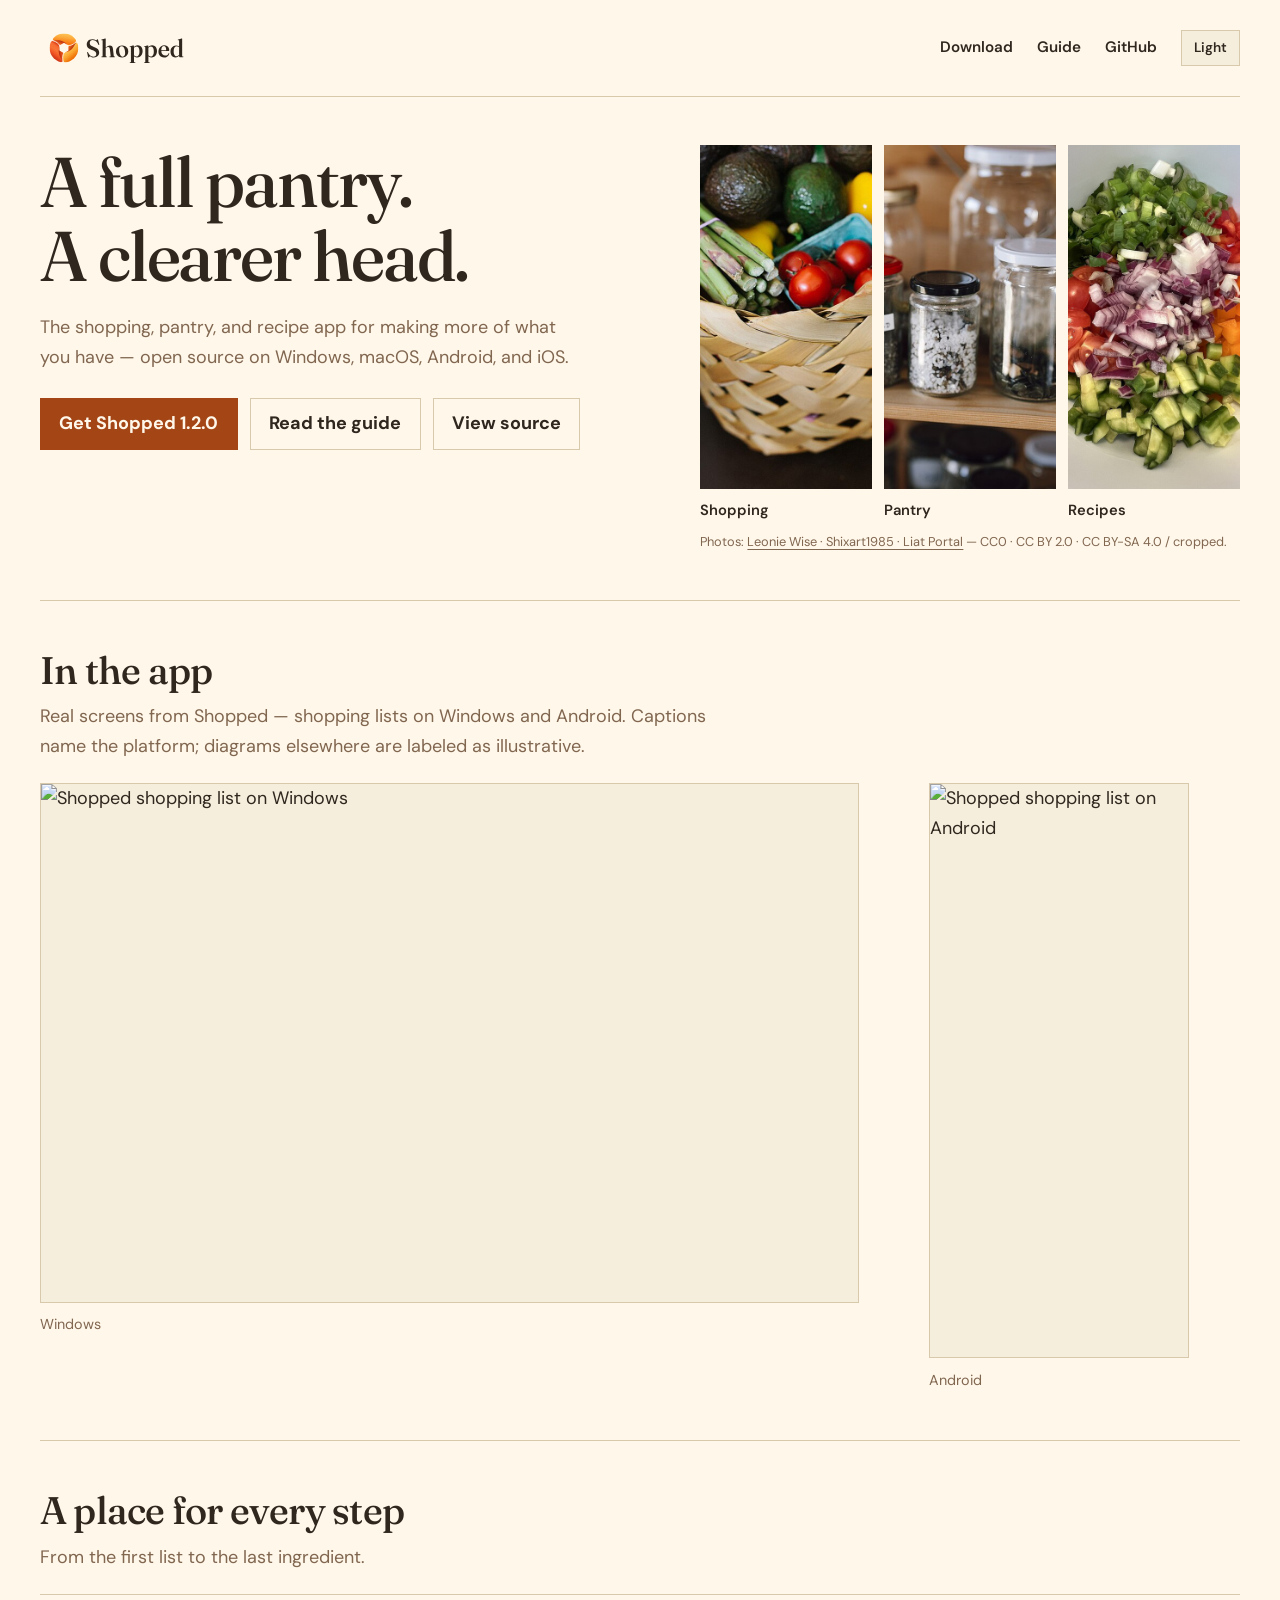
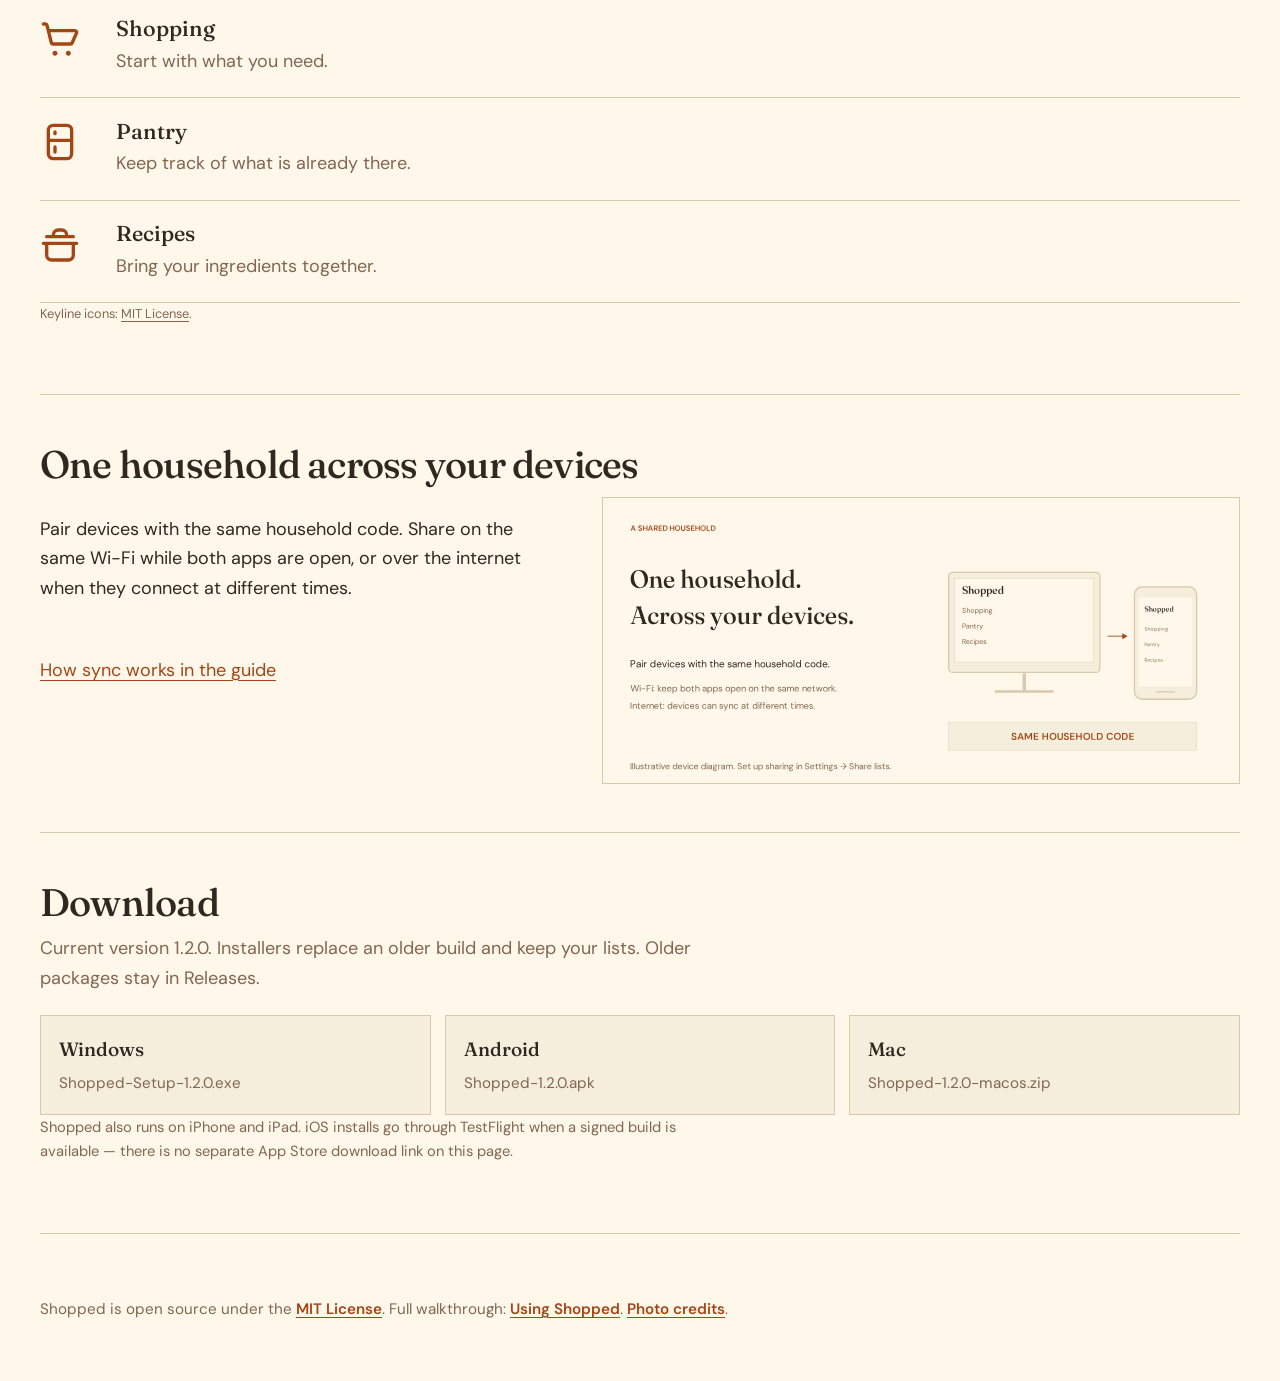
==== docs/index.html @ 08f7909b "Release 1.2.0." ====
<!DOCTYPE html>
<html lang="en">
  <head>
    <meta charset="utf-8" />
    <meta name="viewport" content="width=device-width, initial-scale=1" />
    <title>Shopped — A full pantry. A clearer head.</title>
    <meta
      name="description"
      content="Shopped is an open source shopping, pantry, and recipe app for Windows, macOS, Android, and iOS."
    />
    <meta property="og:title" content="Shopped" />
    <meta
      property="og:description"
      content="A full pantry. A clearer head. Shopping, pantry, and recipes for one household."
    />
    <meta
      property="og:image"
      content="https://nuclearfessel.github.io/Shopped/assets/brand/Graphics/social-card-light.png"
    />
    <meta property="og:image:width" content="1200" />
    <meta property="og:image:height" content="630" />
    <link
      rel="icon"
      href="assets/brand/Brand/logo-color.png"
      type="image/png"
    />
    <link rel="stylesheet" href="assets/brand/Web/brand.css" />
    <link rel="stylesheet" href="site.css" />
    <script src="theme.js"></script>
  </head>
  <body class="brand-site" id="top">
    <a class="skip-link" href="#main">Skip to content</a>
    <div class="site-shell">
      <header class="site-header">
        <a class="site-brand" href="./">
          <img
            src="assets/brand/Brand/shopped-horizontal-light.svg"
            data-theme-src-light="assets/brand/Brand/shopped-horizontal-light.svg"
            data-theme-src-dark="assets/brand/Brand/shopped-horizontal-dark.svg"
            alt="Shopped"
            width="511"
            height="160"
          />
        </a>
        <nav class="site-nav" aria-label="Primary">
          <a href="#download">Download</a>
          <a href="guide.html">Guide</a>
          <a href="https://github.com/nuclearfessel/Shopped">GitHub</a>
          <button type="button" class="theme-toggle" data-theme-toggle>
            <span data-theme-label>Light</span>
          </button>
        </nav>
      </header>

      <main id="main">
        <section class="hero" aria-label="Shopped">
          <div class="hero-copy">
            <h1>A full pantry.<br />A clearer head.</h1>
            <p class="lede">
              The shopping, pantry, and recipe app for making more of what you
              have — open source on Windows, macOS, Android, and iOS.
            </p>
            <div class="cta-row">
              <a class="button button-primary" href="#download">Get Shopped 1.2.0</a>
              <a class="button button-secondary" href="guide.html">Read the guide</a>
              <a
                class="button button-secondary"
                href="https://github.com/nuclearfessel/Shopped"
                >View source</a
              >
            </div>
          </div>
          <div>
            <div class="photo-triptych" role="group" aria-label="Shopping, pantry, and recipes">
              <figure>
                <img
                  src="assets/brand/Photography/shopping-panel.jpg"
                  alt="Hands selecting produce at a grocery store"
                  width="480"
                  height="960"
                />
                <figcaption>Shopping</figcaption>
              </figure>
              <figure>
                <img
                  src="assets/brand/Photography/pantry-panel.jpg"
                  alt="Glass jars and bottles arranged on pantry shelves"
                  width="480"
                  height="960"
                />
                <figcaption>Pantry</figcaption>
              </figure>
              <figure>
                <img
                  src="assets/brand/Photography/recipes-panel.jpg"
                  alt="Chopped vegetables prepared for a salad"
                  width="480"
                  height="960"
                />
                <figcaption>Recipes</figcaption>
              </figure>
            </div>
            <p class="photo-credit">
              Photos:
              <a href="assets/brand/Photography/PHOTO-CREDITS.md"
                >Leonie Wise · Shixart1985 · Liat Portal</a
              >
              — CC0 · CC BY 2.0 · CC BY-SA 4.0 / cropped.
            </p>
          </div>
        </section>

        <section class="section" aria-labelledby="look-heading">
          <h2 id="look-heading">In the app</h2>
          <p>
            Real screens from Shopped — shopping lists on Windows and Android.
            Captions name the platform; diagrams elsewhere are labeled as
            illustrative.
          </p>
          <div class="shots">
            <figure class="shot-frame">
              <img
                src="screenshots/windows.png"
                width="2400"
                height="1520"
                alt="Shopped shopping list on Windows"
              />
              <figcaption>Windows</figcaption>
            </figure>
            <figure class="shot-frame shot-phone">
              <img
                src="screenshots/android.png"
                width="824"
                height="1830"
                alt="Shopped shopping list on Android"
              />
              <figcaption>Android</figcaption>
            </figure>
          </div>
        </section>

        <section class="section" aria-labelledby="areas-heading">
          <h2 id="areas-heading">A place for every step</h2>
          <p>From the first list to the last ingredient.</p>
          <div class="areas">
            <div class="area-row">
              <span
                class="area-icon"
                style="--icon: url('assets/brand/Licenses/keyline-icons/shopping-cart.svg')"
                aria-hidden="true"
              ></span>
              <div>
                <h3>Shopping</h3>
                <p>Start with what you need.</p>
              </div>
            </div>
            <div class="area-row">
              <span
                class="area-icon"
                style="--icon: url('assets/brand/Licenses/keyline-icons/refrigerator.svg')"
                aria-hidden="true"
              ></span>
              <div>
                <h3>Pantry</h3>
                <p>Keep track of what is already there.</p>
              </div>
            </div>
            <div class="area-row">
              <span
                class="area-icon"
                style="--icon: url('assets/brand/Licenses/keyline-icons/cooking-pot.svg')"
                aria-hidden="true"
              ></span>
              <div>
                <h3>Recipes</h3>
                <p>Bring your ingredients together.</p>
              </div>
            </div>
          </div>
          <p class="photo-credit">
            Keyline icons:
            <a href="assets/brand/Licenses/keyline-icons/LICENSE.txt">MIT License</a>.
          </p>
        </section>

        <section class="section" aria-labelledby="sharing-heading">
          <h2 id="sharing-heading">One household across your devices</h2>
          <div class="sharing-block">
            <div class="lede-block">
              <p>
                Pair devices with the same household code. Share on the same
                Wi-Fi while both apps are open, or over the internet when they
                connect at different times.
              </p>
              <p>
                <a href="guide.html#sync-between-phone-and-computer"
                  >How sync works in the guide</a
                >
              </p>
            </div>
            <img
              src="assets/brand/Graphics/sharing-light.svg"
              data-theme-src-light="assets/brand/Graphics/sharing-light.svg"
              data-theme-src-dark="assets/brand/Graphics/sharing-dark.svg"
              width="1472"
              height="660"
              alt="Illustrative Shopped desktop and phone sharing diagram. Pair with the same household code; use Wi-Fi or internet sharing."
            />
          </div>
        </section>

        <section class="section" id="download" aria-labelledby="download-heading">
          <h2 id="download-heading">Download</h2>
          <p>
            Current version 1.2.0. Installers replace an older build and keep your
            lists. Older packages stay in Releases.
          </p>
          <div class="downloads">
            <a
              class="download-card"
              href="https://github.com/nuclearfessel/Shopped/releases/download/v1.2.0/Shopped-Setup-1.2.0.exe"
            >
              <strong>Windows</strong>
              <span>Shopped-Setup-1.2.0.exe</span>
            </a>
            <a
              class="download-card"
              href="https://github.com/nuclearfessel/Shopped/releases/download/v1.2.0/Shopped-1.2.0.apk"
            >
              <strong>Android</strong>
              <span>Shopped-1.2.0.apk</span>
            </a>
            <a
              class="download-card"
              href="https://github.com/nuclearfessel/Shopped/releases/download/v1.2.0/Shopped-1.2.0-macos.zip"
            >
              <strong>Mac</strong>
              <span>Shopped-1.2.0-macos.zip</span>
            </a>
          </div>
          <p class="platform-note">
            Shopped also runs on iPhone and iPad. iOS installs go through
            TestFlight when a signed build is available — there is no separate
            App Store download link on this page.
          </p>
        </section>
      </main>

      <footer class="site-footer">
        <p>
          Shopped is open source under the
          <a href="https://github.com/nuclearfessel/Shopped/blob/main/LICENSE"
            >MIT License</a
          >.
          Full walkthrough:
          <a href="guide.html">Using Shopped</a>.
          <a href="assets/brand/Photography/PHOTO-CREDITS.md">Photo credits</a>.
        </p>
      </footer>
    </div>

    <a
      class="back-to-top"
      href="#top"
      id="back-to-top"
      hidden
      aria-label="Back to top"
      >Back to top</a
    >
    <script>
      (function () {
        var button = document.getElementById("back-to-top");

        function syncTop() {
          if (!button) return;
          button.hidden = window.scrollY < 1;
        }

        window.addEventListener("scroll", syncTop, { passive: true });
        syncTop();
      })();
    </script>
  </body>
</html>
---- docs/assets/brand/Web/brand.css ----
@font-face{font-family:"Fraunces";src:url("../Fonts/Fraunces.woff") format("woff");font-weight:100 900;font-style:normal;font-display:swap;}
@font-face{font-family:"DMSans";src:url("../Fonts/DMSans.woff") format("woff");font-weight:100 900;font-style:normal;font-display:swap;}
:root{color-scheme:light;--brand-bg:#FFF8EA;--brand-panel:#F5EEDC;--brand-ink:#30271F;--brand-dim:#816650;--brand-line:#D8C9AC;--brand-accent:#A44516;}
:root[data-theme="light"]{color-scheme:light;--brand-bg:#FFF8EA;--brand-panel:#F5EEDC;--brand-ink:#30271F;--brand-dim:#816650;--brand-line:#D8C9AC;--brand-accent:#A44516;}
:root[data-theme="dark"]{color-scheme:dark;--brand-bg:#172820;--brand-panel:#22382C;--brand-ink:#FFF8EA;--brand-dim:#D3C7AD;--brand-line:#49604E;--brand-accent:#FFA754;}
@media(prefers-color-scheme:light){:root:not([data-theme]){color-scheme:light;--brand-bg:#FFF8EA;--brand-panel:#F5EEDC;--brand-ink:#30271F;--brand-dim:#816650;--brand-line:#D8C9AC;--brand-accent:#A44516;}}
@media(prefers-color-scheme:dark){:root:not([data-theme]){color-scheme:dark;--brand-bg:#172820;--brand-panel:#22382C;--brand-ink:#FFF8EA;--brand-dim:#D3C7AD;--brand-line:#49604E;--brand-accent:#FFA754;}}
.brand-site{margin:0;background:var(--brand-bg);color:var(--brand-ink);font:400 18px/1.65 "DMSans",sans-serif;}
.brand-site h1,.brand-site h2,.brand-site h3{font-family:"Fraunces",serif;line-height:1.12;font-weight:500;text-wrap:balance;}

.brand-site *{box-sizing:border-box}
.brand-site .site-shell{width:min(100% - 48px,1200px);margin-inline:auto}
.brand-site .site-header{display:flex;align-items:center;justify-content:space-between;gap:24px;padding-block:24px;border-bottom:1px solid var(--brand-line)}
.brand-site .site-brand img{display:block;height:48px;width:auto;max-width:100%}
.brand-site .site-nav{display:flex;flex-wrap:wrap;align-items:baseline;gap:24px}
.brand-site a{color:var(--brand-accent);text-underline-offset:.2em}
.brand-site :focus-visible{outline:3px solid var(--brand-accent);outline-offset:4px}
.brand-site .hero{display:grid;grid-template-columns:1fr 1fr;gap:64px;align-items:start;padding-block:64px}
.brand-site h1{font-size:clamp(2.5rem,5vw,5rem);margin:0 0 24px}
.brand-site .photo-triptych{display:grid;grid-template-columns:repeat(3,minmax(0,1fr));gap:12px}
.brand-site figure{margin:0}.brand-site .photo-triptych img{display:block;width:100%;aspect-ratio:1/2;object-fit:cover}
.brand-site figcaption{font-size:.9rem;margin-top:12px}
.brand-site img{max-width:100%;height:auto}
.brand-site .guide-layout{display:grid;grid-template-columns:220px minmax(0,1fr);gap:48px;padding-block:48px}
.brand-site .guide-nav{position:sticky;top:24px;align-self:start;max-height:calc(100vh - 48px);overflow:auto}
.brand-site .guide-nav a{display:block;padding-block:6px}
.brand-site .guide-body{min-width:0;max-width:72ch}
.brand-site section{margin-block:48px}
.brand-site :is(h2,h3,[id]){scroll-margin-top:24px}
.brand-site .table-scroll,.brand-site pre{max-width:100%;overflow-x:auto}
.brand-site table{width:100%;border-collapse:collapse}
.brand-site :is(th,td){padding:12px 16px;text-align:left;vertical-align:top;border-bottom:1px solid var(--brand-line)}
.brand-site code,.brand-site kbd{font-family:"BrandMono",ui-monospace,monospace}
.brand-site .photo-credit{font-size:.8rem;color:var(--brand-dim)}
@media(max-width:800px){.brand-site .hero,.brand-site .guide-layout{grid-template-columns:1fr;gap:32px}.brand-site .guide-nav{position:static;max-height:none}.brand-site .site-header{align-items:flex-start;flex-direction:column}.brand-site .site-shell{width:calc(100% - 32px)}}
@media(prefers-reduced-motion:reduce){.brand-site *{scroll-behavior:auto!important;transition:none!important}}
---- docs/site.css ----
/* Shopped Pages — extends assets/brand/Web/brand.css tokens. */

.brand-site {
  --brand-radius: 0;
  --brand-gap: 12px;
  --brand-measure: 70ch;
}

.brand-site a {
  text-decoration-thickness: 1px;
}

.brand-site a:hover {
  text-decoration-thickness: 2px;
}

.skip-link {
  position: absolute;
  left: 1rem;
  top: -100px;
  z-index: 100;
  padding: 0.65rem 1rem;
  background: var(--brand-accent);
  color: var(--brand-bg);
  font-weight: 600;
  text-decoration: none;
}

.skip-link:focus {
  top: 1rem;
}

.site-shell {
  width: min(100% - 48px, 1200px);
  margin-inline: auto;
}

.site-header {
  display: flex;
  align-items: center;
  justify-content: space-between;
  gap: 1.25rem;
  padding-block: 1.25rem;
  border-bottom: 1px solid var(--brand-line);
}

.site-brand {
  display: inline-flex;
  align-items: center;
  text-decoration: none;
  color: inherit;
}

.site-brand img {
  display: block;
  height: 46px;
  width: auto;
  max-width: min(220px, 48vw);
}

.site-nav {
  display: flex;
  flex-wrap: wrap;
  align-items: baseline;
  gap: 1.1rem 1.5rem;
  font-size: 0.95rem;
  font-weight: 600;
}

.site-nav a {
  color: var(--brand-ink);
  text-decoration: none;
}

.site-nav a:hover,
.site-nav a:focus-visible,
.site-nav a[aria-current="page"] {
  color: var(--brand-accent);
}

.site-nav a[aria-current="page"] {
  text-decoration: underline;
  text-underline-offset: 0.35em;
}

.theme-toggle {
  appearance: none;
  border: 1px solid var(--brand-line);
  background: var(--brand-panel);
  color: var(--brand-ink);
  font: inherit;
  font-size: 0.85rem;
  font-weight: 600;
  min-height: 2.25rem;
  padding: 0.35rem 0.75rem;
  cursor: pointer;
}

.theme-toggle:hover,
.theme-toggle:focus-visible {
  border-color: var(--brand-accent);
  color: var(--brand-accent);
}

.theme-pair {
  display: grid;
  grid-template-areas: "stack";
}

.theme-pair > * {
  grid-area: stack;
}

.theme-pair .for-dark {
  display: none;
}

html[data-theme="dark"] .theme-pair .for-light {
  display: none;
}

html[data-theme="dark"] .theme-pair .for-dark {
  display: block;
}

/* brand.css sets section { margin-block: 48px }; Pages use 48px padding to dividers. */
.brand-site main > section {
  margin-block: 0;
}

.brand-site .hero {
  display: grid;
  grid-template-columns: minmax(0, 1.05fr) minmax(0, 0.95fr);
  gap: 4rem;
  align-items: start;
  padding-block: 48px;
}

.hero-copy {
  display: grid;
  gap: 1.25rem;
  align-content: start;
}

.hero-copy h1 {
  margin: 0;
  font-size: clamp(2.6rem, 5.5vw, 4.75rem);
  line-height: 1.05;
  letter-spacing: -0.03em;
}

.hero-copy .lede {
  margin: 0;
  max-width: 34rem;
  color: var(--brand-dim);
  font-size: 1.125rem;
  line-height: 1.65;
}

.cta-row {
  display: flex;
  flex-wrap: wrap;
  gap: 0.75rem;
  margin-top: 0.35rem;
}

.button {
  display: inline-flex;
  align-items: center;
  justify-content: center;
  min-height: 2.85rem;
  padding: 0.65rem 1.15rem;
  border: 1.5px solid transparent;
  text-decoration: none;
  font-weight: 700;
}

.brand-site .button-primary {
  background: var(--brand-accent);
  color: var(--brand-bg);
  text-decoration: none;
}

.brand-site .button-primary:hover,
.brand-site .button-primary:focus-visible {
  filter: brightness(1.05);
  color: var(--brand-bg);
}

.brand-site .button-secondary {
  background: transparent;
  color: var(--brand-ink);
  border-color: var(--brand-line);
  text-decoration: none;
}

.brand-site .button-secondary:hover,
.brand-site .button-secondary:focus-visible {
  border-color: var(--brand-accent);
  color: var(--brand-accent);
}

.brand-site .download-card {
  color: inherit;
  text-decoration: none;
}

.photo-triptych {
  display: grid;
  grid-template-columns: repeat(3, minmax(0, 1fr));
  gap: var(--brand-gap);
  margin: 0;
}

.photo-triptych figure {
  margin: 0;
  min-width: 0;
}

.photo-triptych img {
  display: block;
  width: 100%;
  aspect-ratio: 1 / 2;
  object-fit: cover;
  background: var(--brand-panel);
}

.photo-triptych figcaption {
  margin-top: 0.75rem;
  font-size: 0.92rem;
  font-weight: 600;
  line-height: 1.3;
}

.photo-credit {
  margin: 0.85rem 0 0;
  color: var(--brand-dim);
  font-size: 0.8rem;
  line-height: 1.45;
}

.photo-credit a {
  color: inherit;
}

.section {
  padding-block: 48px;
  border-top: 1px solid var(--brand-line);
}

.section > h2 {
  margin: 0 0 0.65rem;
  font-size: clamp(1.7rem, 3.5vw, 2.4rem);
  letter-spacing: -0.02em;
}

.section > p {
  margin: 0 0 1.35rem;
  max-width: 42rem;
  color: var(--brand-dim);
  line-height: 1.65;
}

.shots {
  display: grid;
  grid-template-columns: minmax(0, 1.7fr) minmax(0, 0.75fr);
  gap: 1.25rem;
  align-items: start;
}

.shot-frame {
  margin: 0;
  min-width: 0;
}

.shot-frame img {
  display: block;
  width: 100%;
  height: auto;
  border: 1px solid var(--brand-line);
  background: var(--brand-panel);
}

.shot-frame figcaption {
  margin-top: 0.65rem;
  color: var(--brand-dim);
  font-size: 0.9rem;
}

.shot-phone {
  max-width: 260px;
  justify-self: center;
}

.areas {
  display: grid;
  gap: 0;
}

.area-row {
  display: grid;
  grid-template-columns: 3.5rem minmax(0, 1fr);
  gap: 1rem 1.25rem;
  align-items: start;
  padding: 1.35rem 0;
  border-top: 1px solid var(--brand-line);
}

.area-row:last-child {
  border-bottom: 1px solid var(--brand-line);
}

.area-icon {
  display: block;
  width: 2.5rem;
  height: 2.5rem;
  margin-top: 0.15rem;
  /* Light accent is darker gold (#A44516); dark accent stays bright gold. */
  background-color: var(--brand-accent);
  -webkit-mask: var(--icon) center / contain no-repeat;
  mask: var(--icon) center / contain no-repeat;
}

.area-row h3 {
  margin: 0 0 0.35rem;
  font-size: 1.35rem;
}

.area-row p {
  margin: 0;
  color: var(--brand-dim);
  max-width: 40rem;
  line-height: 1.6;
}

.sharing-block {
  display: grid;
  grid-template-columns: minmax(0, 0.9fr) minmax(0, 1.1fr);
  gap: 2.5rem;
  align-items: start;
}

.sharing-block .lede-block {
  display: grid;
  gap: 1rem;
  align-content: start;
}

.sharing-block > img {
  display: block;
  width: 100%;
  height: auto;
  border: 1px solid var(--brand-line);
  background: var(--brand-panel);
}

.downloads {
  display: grid;
  grid-template-columns: repeat(3, minmax(0, 1fr));
  gap: 0.85rem;
}

.download-card {
  display: grid;
  gap: 0.35rem;
  padding: 1.1rem 1.15rem;
  border: 1px solid var(--brand-line);
  background: var(--brand-panel);
  text-decoration: none;
  color: inherit;
}

.download-card:hover,
.download-card:focus-visible {
  border-color: var(--brand-accent);
}

.download-card strong {
  font-family: "Fraunces", serif;
  font-size: 1.2rem;
  font-weight: 500;
}

.download-card span {
  color: var(--brand-dim);
  font-size: 0.95rem;
}

.platform-note {
  margin-top: 1rem;
  color: var(--brand-dim);
  font-size: 0.92rem;
  max-width: 42rem;
}

.site-footer {
  padding: 48px 0 2.75rem;
  border-top: 1px solid var(--brand-line);
  color: var(--brand-dim);
  font-size: 0.95rem;
}

.site-footer a {
  font-weight: 600;
}

.back-to-top {
  position: fixed;
  right: max(1rem, calc((100vw - 1200px) / 2));
  bottom: 1.25rem;
  z-index: 40;
  display: inline-flex;
  align-items: center;
  justify-content: center;
  min-height: 2.75rem;
  padding: 0.55rem 0.9rem;
  border: 1px solid var(--brand-line);
  background: var(--brand-panel);
  color: var(--brand-ink);
  font-size: 0.8rem;
  font-weight: 700;
  letter-spacing: 0.06em;
  text-decoration: none;
  text-transform: uppercase;
}

.back-to-top[hidden] {
  display: none !important;
}

.back-to-top:hover,
.back-to-top:focus-visible {
  border-color: var(--brand-accent);
  color: var(--brand-accent);
}

/* Guide */
.brand-site.guide-page .guide-layout {
  display: grid;
  grid-template-columns: 13.5rem minmax(0, 1fr);
  gap: 3rem;
  padding-block: 48px;
  align-items: start;
}

.guide-intro {
  display: grid;
  gap: 0.75rem;
  padding: 48px 0 0;
  max-width: 42rem;
}

.guide-intro h1 {
  margin: 0;
  font-size: clamp(2.2rem, 4.5vw, 3.4rem);
}

.guide-intro .lede {
  margin: 0;
  color: var(--brand-dim);
  font-size: 1.08rem;
  line-height: 1.65;
}

.guide-nav {
  position: sticky;
  top: 1.25rem;
  align-self: start;
  max-height: calc(100vh - 2.5rem);
  overflow: auto;
  padding-right: 0.35rem;
}

.guide-nav-title {
  margin: 0 0 0.65rem;
  color: var(--brand-dim);
  font-size: 0.75rem;
  font-weight: 700;
  letter-spacing: 0.1em;
  text-transform: uppercase;
}

.guide-nav a {
  display: block;
  padding-block: 0.35rem;
  color: var(--brand-ink);
  text-decoration: none;
  font-size: 0.92rem;
  line-height: 1.35;
}

.guide-nav a:hover,
.guide-nav a:focus-visible {
  color: var(--brand-accent);
}

.guide-toc {
  display: none;
  margin: 0 0 1.25rem;
}

.guide-toc-summary {
  list-style: none;
  cursor: pointer;
  margin: 0;
  padding: 0.7rem 0.85rem;
  border: 1px solid var(--brand-line);
  background: var(--brand-panel);
  font-size: 0.85rem;
  font-weight: 700;
}

.guide-toc-summary::-webkit-details-marker {
  display: none;
}

.guide-toc-links {
  display: grid;
  gap: 0.15rem;
  padding: 0.5rem 0.75rem 0.75rem;
  border: 1px solid var(--brand-line);
  border-top: 0;
  background: var(--brand-panel);
}

.guide-toc-links a {
  display: block;
  padding: 0.4rem 0.25rem;
  color: var(--brand-ink);
  text-decoration: none;
  font-size: 0.92rem;
}

.guide-body {
  min-width: 0;
  max-width: var(--brand-measure);
  font-size: 1.0625rem;
  line-height: 1.65;
}

.guide-body > :first-child {
  margin-top: 0;
}

/* 48px from prior content to divider, 48px from divider to heading.
   Beat brand.css figure { margin: 0 } so graphics keep in-section gaps. */
.brand-site .guide-body h2 {
  margin: 48px 0 0.85rem;
  padding-top: 48px;
  border-top: 1px solid var(--brand-line);
  font-size: clamp(1.5rem, 3vw, 1.95rem);
  letter-spacing: -0.02em;
  scroll-margin-top: 1.25rem;
}

.guide-body h3 {
  margin: 1.5rem 0 0.5rem;
  font-size: 1.2rem;
  scroll-margin-top: 1.25rem;
}

.guide-body p,
.guide-body li {
  color: color-mix(in srgb, var(--brand-ink) 92%, transparent);
}

.guide-body p {
  margin: 0 0 1.05rem;
}

.guide-body ul,
.guide-body ol {
  margin: 0 0 1.2rem;
  padding-left: 1.25rem;
}

.guide-body li {
  margin: 0.4rem 0;
}

.guide-body li::marker {
  color: var(--brand-accent);
}

.guide-body strong {
  color: var(--brand-ink);
}

.brand-site .guide-shots {
  display: grid;
  grid-template-columns: minmax(0, 1.65fr) minmax(7.5rem, 12rem);
  gap: 1.25rem;
  align-items: start;
  margin: 1.25rem 0;
}

.brand-site .guide-figure {
  margin: 1.25rem 0;
  max-width: min(100%, 48rem);
}

.brand-site .guide-shots .guide-figure {
  margin: 0;
}

.brand-site .guide-body :is(p, ul, ol, .guide-figure, .guide-shots, .table-scroll) + h2 {
  /* Keep the 48px band above the divider; don't stack extra figure margins. */
  margin-top: 48px;
}

.guide-figure img,
.guide-body img[src*="workflow"],
.guide-body img[src*="features"],
.guide-body img[src*="sharing"],
.guide-body img[src*="screenshots"] {
  display: block;
  width: 100%;
  height: auto;
  margin: 0;
  border: 1px solid var(--brand-line);
  background: var(--brand-panel);
}

.guide-figure-phone {
  max-width: 220px;
  justify-self: center;
}

.guide-figure-wide {
  max-width: none;
}

.guide-body img[src*="icons/"],
.guide-body img.guide-icon {
  display: inline-block;
  width: auto;
  margin: 0 0.12rem;
  padding: 0;
  border: 0 !important;
  box-shadow: none !important;
  background: transparent !important;
  vertical-align: middle;
  object-fit: contain;
}

/* Bright gold PNGs read washed on cream; recolor to light accent (#A44516). */
html[data-theme="light"] .guide-body :is(img.guide-icon, img[src*="icons/"]) {
  filter: brightness(0) saturate(100%) invert(24%) sepia(78%) saturate(1600%)
    hue-rotate(355deg) brightness(0.92) contrast(1.05);
}

.guide-body p img.guide-icon,
.guide-body li img.guide-icon,
.guide-body p img[src*="icons/"],
.guide-body li img[src*="icons/"] {
  vertical-align: -0.2em;
}

.guide-body img[width="22"] {
  width: 22px !important;
  height: 22px !important;
  max-width: 22px;
  max-height: 22px;
}

.guide-body img[width="36"] {
  width: 36px !important;
  height: 36px !important;
  max-width: 36px;
  max-height: 36px;
}

.table-scroll {
  max-width: 100%;
  overflow-x: auto;
  margin: 0.75rem 0 1.75rem;
}

.guide-body table {
  width: 100%;
  min-width: 28rem;
  border-collapse: collapse;
  margin: 0;
  background: transparent;
}

.guide-body caption {
  caption-side: top;
  text-align: left;
  margin-bottom: 0.65rem;
  color: var(--brand-dim);
  font-size: 0.9rem;
}

.guide-body th,
.guide-body td {
  padding: 0.75rem 0.85rem 0.75rem 0;
  text-align: left;
  vertical-align: middle;
  border-bottom: 1px solid color-mix(in srgb, var(--brand-line) 80%, transparent);
}

.guide-body th {
  color: var(--brand-dim);
  font-family: "DMSans", sans-serif;
  font-size: 0.78rem;
  font-weight: 700;
  letter-spacing: 0.08em;
  text-transform: uppercase;
}

.guide-body td:first-child {
  width: 3.25rem;
  padding-right: 0.85rem;
  white-space: nowrap;
}

.guide-body code {
  font-family: ui-monospace, SFMono-Regular, Menlo, Consolas, monospace;
  font-size: 0.92em;
  color: var(--brand-accent);
}

@media (max-width: 900px) {
  .site-shell {
    width: calc(100% - 32px);
  }

  .site-header {
    align-items: flex-start;
    flex-direction: column;
  }

  .brand-site .hero,
  .sharing-block,
  .brand-site.guide-page .guide-layout {
    grid-template-columns: 1fr;
    gap: 2rem;
  }

  .brand-site .hero,
  .section {
    padding-block: 48px;
  }

  .photo-triptych {
    order: 2;
  }

  .guide-nav {
    display: none;
  }

  .guide-toc {
    display: block;
  }

  .shots,
  .downloads {
    grid-template-columns: 1fr;
  }

  .shot-phone {
    max-width: 220px;
    justify-self: start;
  }

  .guide-shots {
    grid-template-columns: 1fr;
  }

  .guide-figure-phone {
    max-width: 200px;
    justify-self: start;
  }
}

@media (max-width: 520px) {
  .photo-triptych {
    grid-template-columns: 1fr;
    gap: 1rem;
  }

  .photo-triptych img {
    aspect-ratio: 16 / 10;
  }

  .area-row {
    grid-template-columns: 2.75rem minmax(0, 1fr);
  }
}

@media (prefers-reduced-motion: reduce) {
  html {
    scroll-behavior: auto;
  }
}
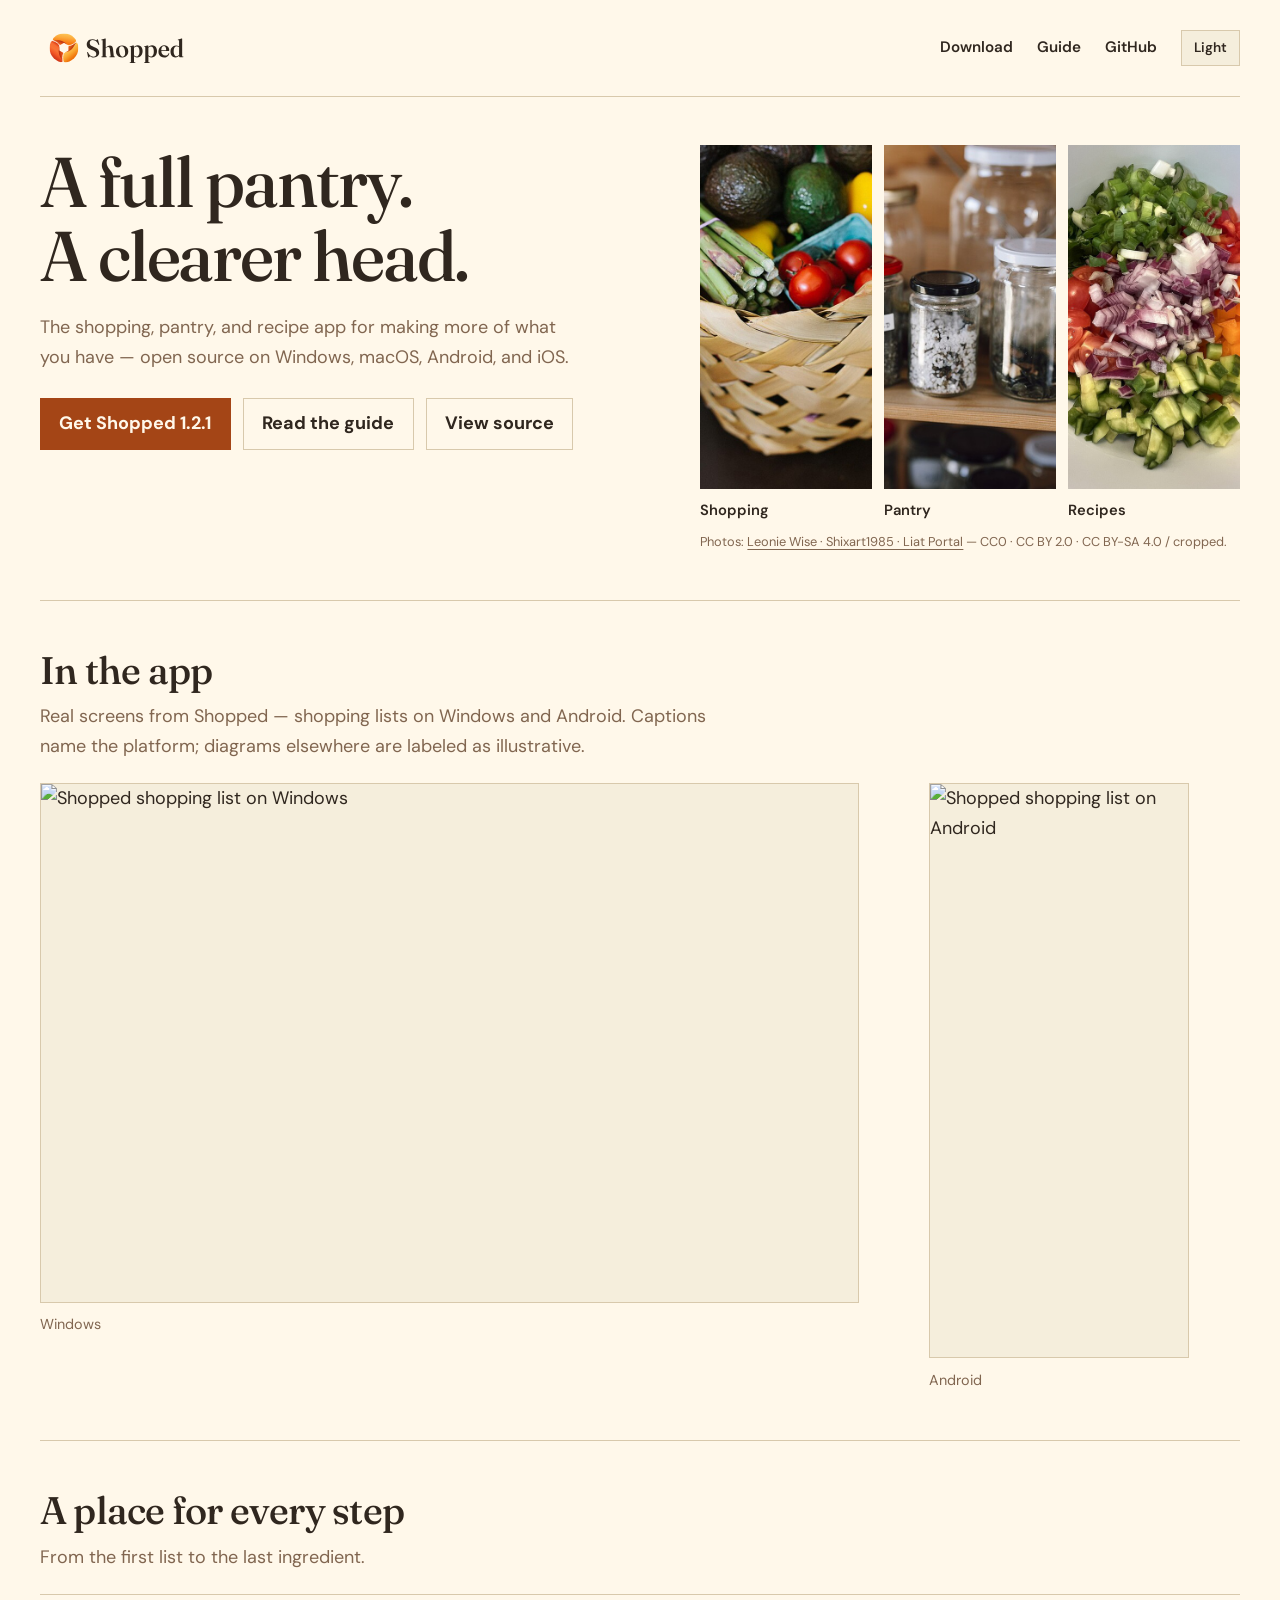
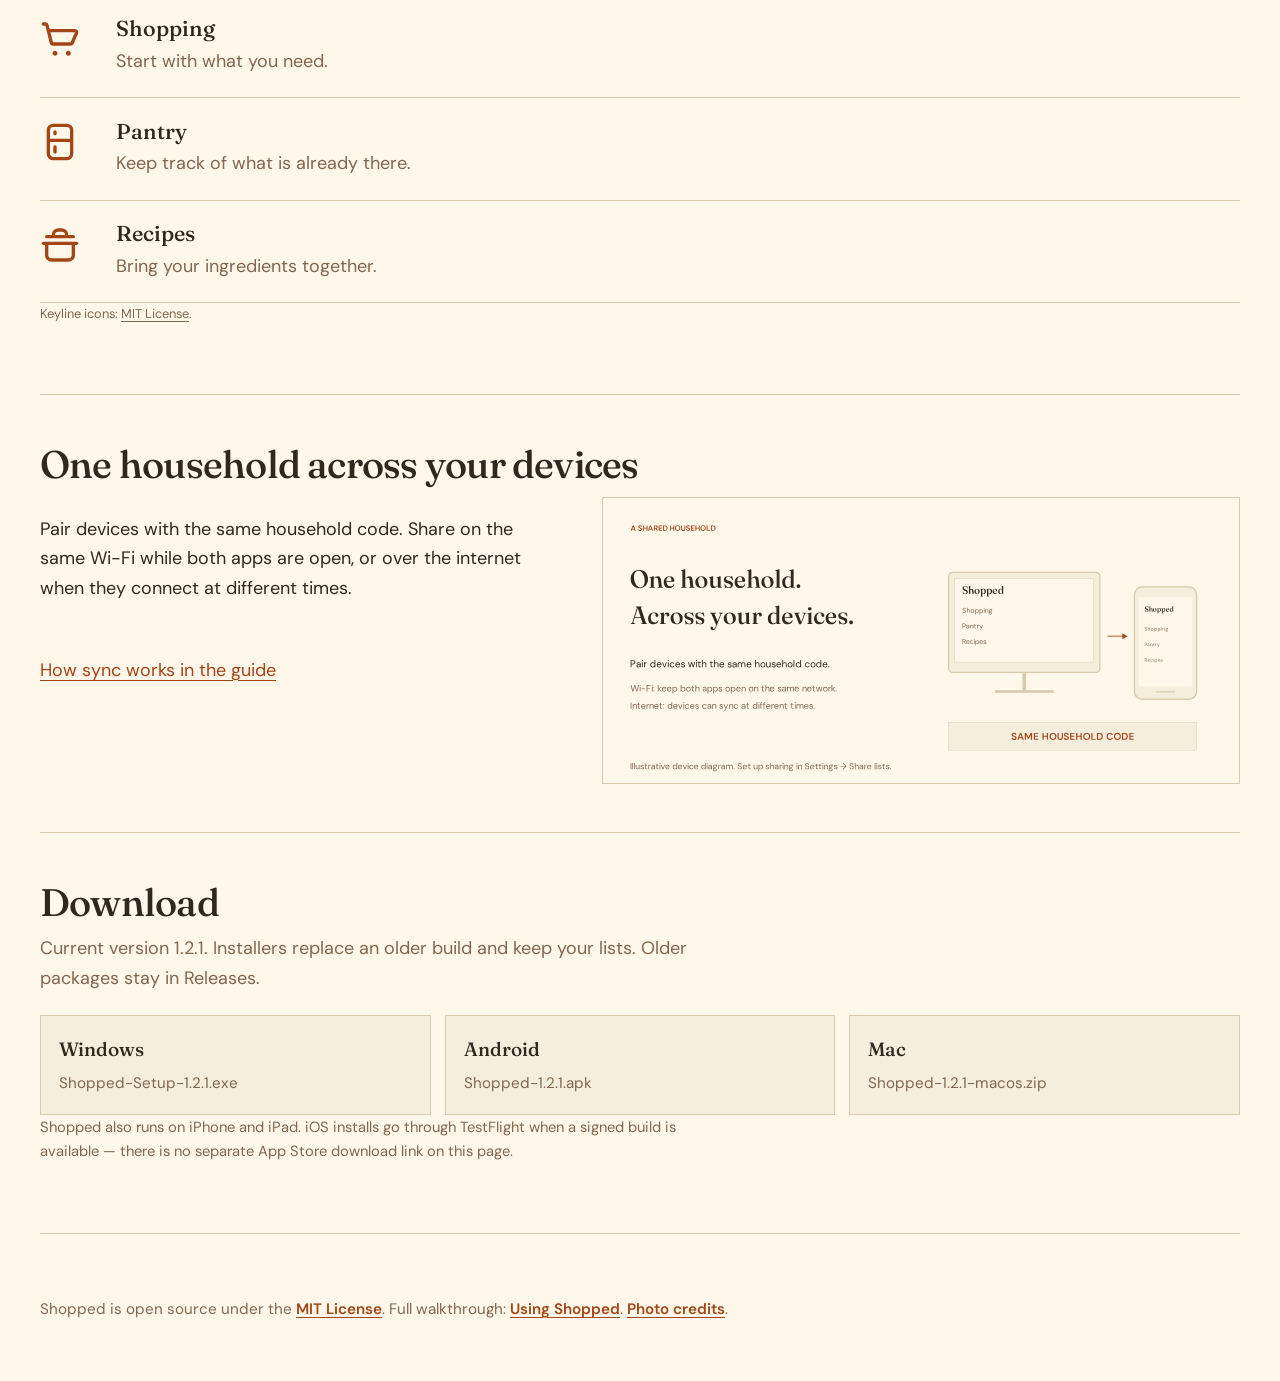
==== commit 68a20940: "Release 1.2.1." ====
--- a/docs/index.html
+++ b/docs/index.html
@@ -61,7 +61,7 @@
               have — open source on Windows, macOS, Android, and iOS.
             </p>
             <div class="cta-row">
-              <a class="button button-primary" href="#download">Get Shopped 1.2.0</a>
+              <a class="button button-primary" href="#download">Get Shopped 1.2.1</a>
               <a class="button button-secondary" href="guide.html">Read the guide</a>
               <a
                 class="button button-secondary"
@@ -212,30 +212,30 @@
         <section class="section" id="download" aria-labelledby="download-heading">
           <h2 id="download-heading">Download</h2>
           <p>
-            Current version 1.2.0. Installers replace an older build and keep your
+            Current version 1.2.1. Installers replace an older build and keep your
             lists. Older packages stay in Releases.
           </p>
           <div class="downloads">
             <a
               class="download-card"
-              href="https://github.com/nuclearfessel/Shopped/releases/download/v1.2.0/Shopped-Setup-1.2.0.exe"
+              href="https://github.com/nuclearfessel/Shopped/releases/download/v1.2.1/Shopped-Setup-1.2.1.exe"
             >
               <strong>Windows</strong>
-              <span>Shopped-Setup-1.2.0.exe</span>
+              <span>Shopped-Setup-1.2.1.exe</span>
             </a>
             <a
               class="download-card"
-              href="https://github.com/nuclearfessel/Shopped/releases/download/v1.2.0/Shopped-1.2.0.apk"
+              href="https://github.com/nuclearfessel/Shopped/releases/download/v1.2.1/Shopped-1.2.1.apk"
             >
               <strong>Android</strong>
-              <span>Shopped-1.2.0.apk</span>
+              <span>Shopped-1.2.1.apk</span>
             </a>
             <a
               class="download-card"
-              href="https://github.com/nuclearfessel/Shopped/releases/download/v1.2.0/Shopped-1.2.0-macos.zip"
+              href="https://github.com/nuclearfessel/Shopped/releases/download/v1.2.1/Shopped-1.2.1-macos.zip"
             >
               <strong>Mac</strong>
-              <span>Shopped-1.2.0-macos.zip</span>
+              <span>Shopped-1.2.1-macos.zip</span>
             </a>
           </div>
           <p class="platform-note">
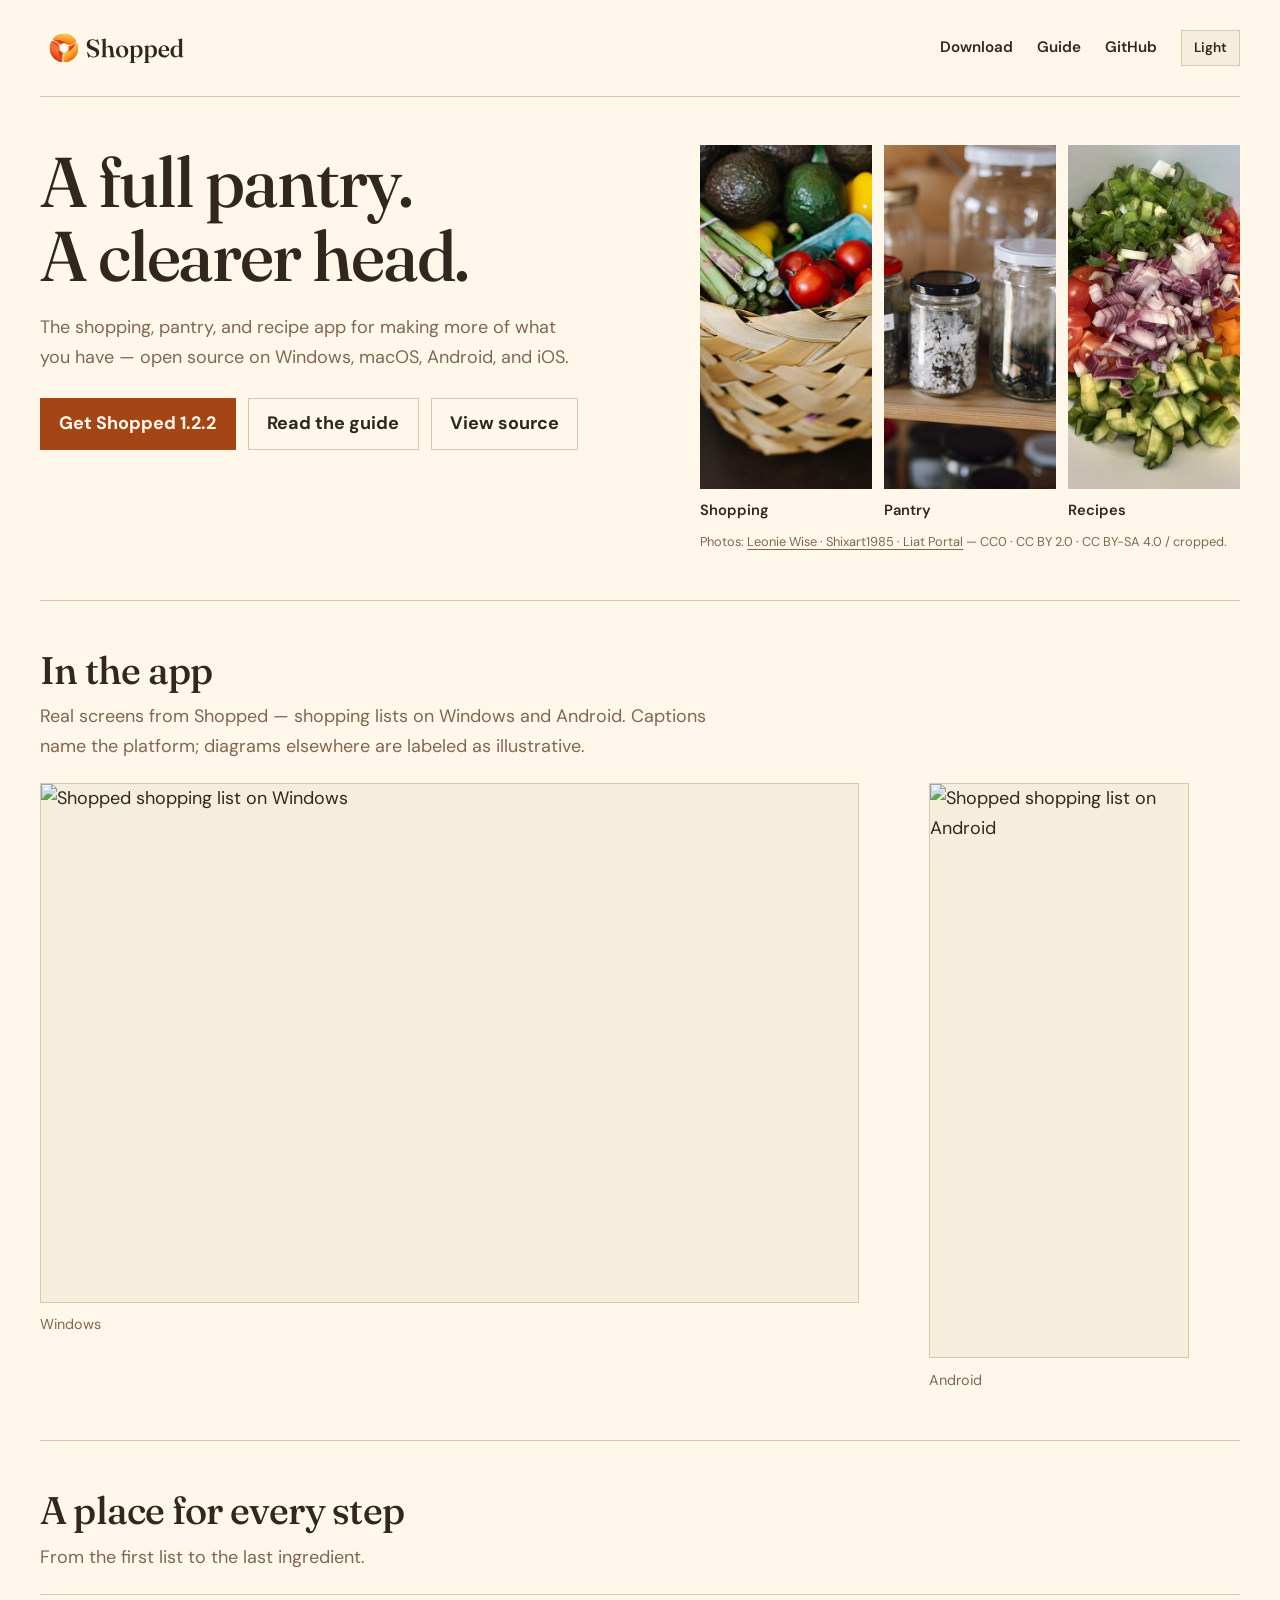
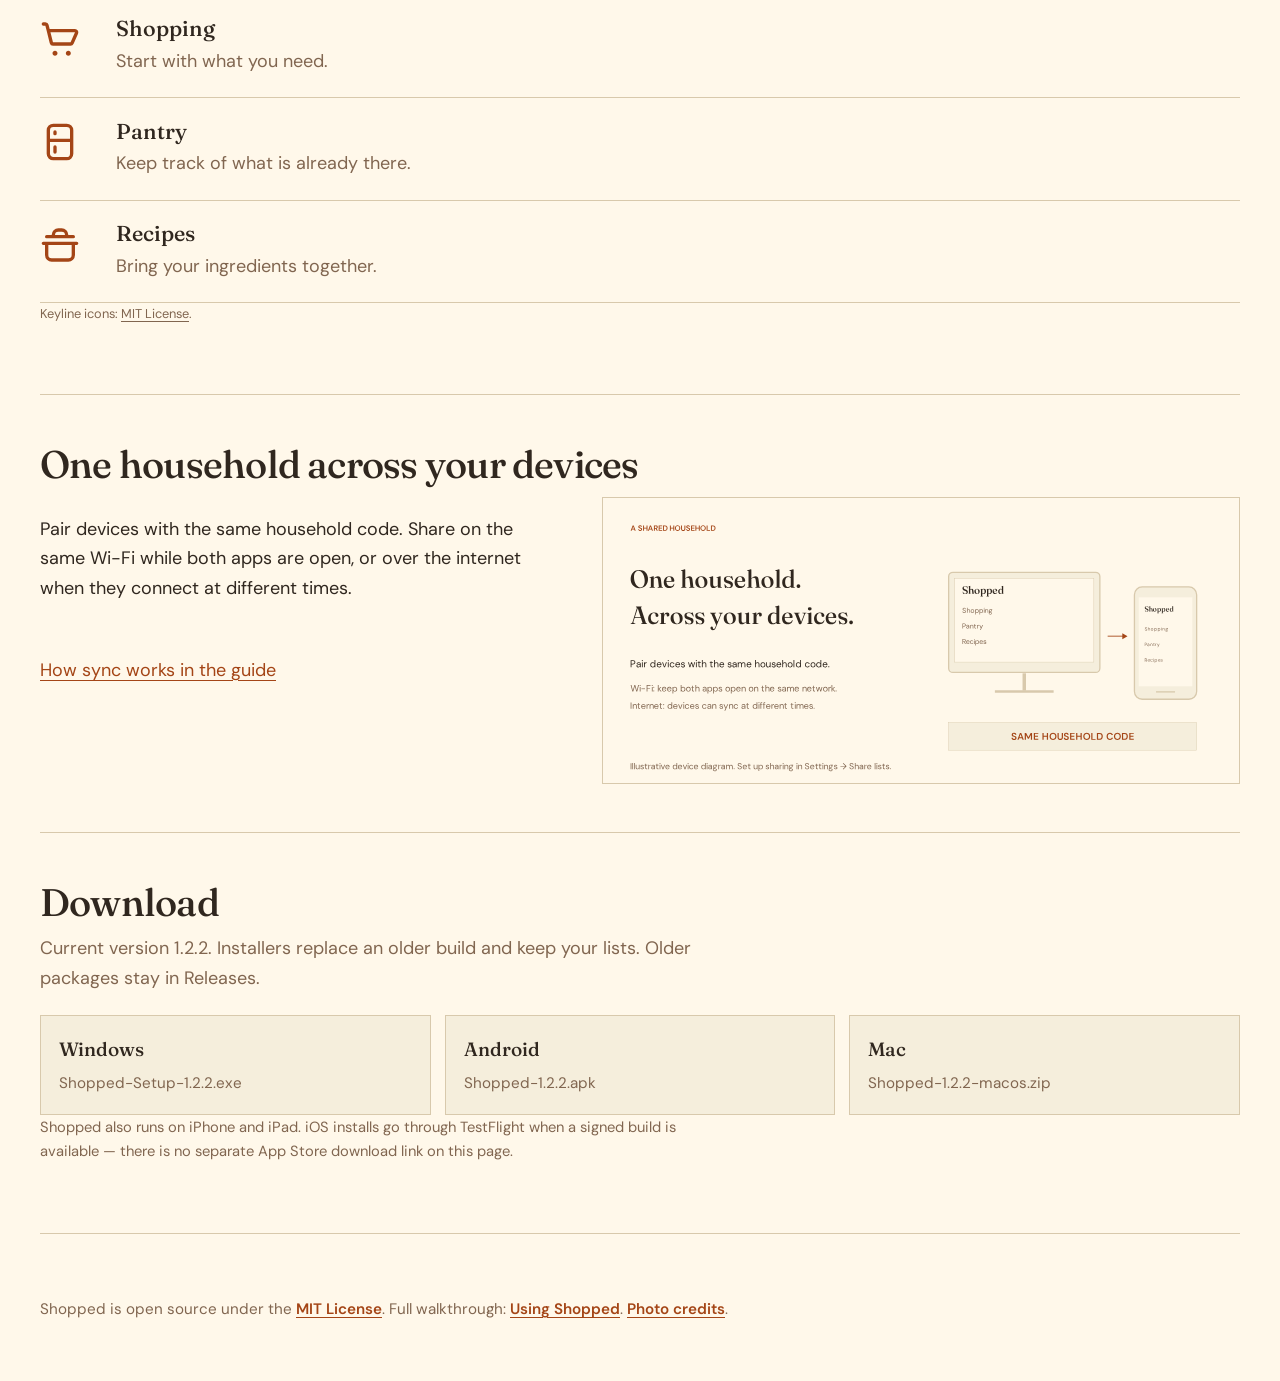
==== commit 83a7673b: "Release 1.2.2." ====
--- a/docs/index.html
+++ b/docs/index.html
@@ -61,7 +61,7 @@
               have — open source on Windows, macOS, Android, and iOS.
             </p>
             <div class="cta-row">
-              <a class="button button-primary" href="#download">Get Shopped 1.2.1</a>
+              <a class="button button-primary" href="#download">Get Shopped 1.2.2</a>
               <a class="button button-secondary" href="guide.html">Read the guide</a>
               <a
                 class="button button-secondary"
@@ -212,30 +212,30 @@
         <section class="section" id="download" aria-labelledby="download-heading">
           <h2 id="download-heading">Download</h2>
           <p>
-            Current version 1.2.1. Installers replace an older build and keep your
+            Current version 1.2.2. Installers replace an older build and keep your
             lists. Older packages stay in Releases.
           </p>
           <div class="downloads">
             <a
               class="download-card"
-              href="https://github.com/nuclearfessel/Shopped/releases/download/v1.2.1/Shopped-Setup-1.2.1.exe"
+              href="https://github.com/nuclearfessel/Shopped/releases/download/v1.2.2/Shopped-Setup-1.2.2.exe"
             >
               <strong>Windows</strong>
-              <span>Shopped-Setup-1.2.1.exe</span>
+              <span>Shopped-Setup-1.2.2.exe</span>
             </a>
             <a
               class="download-card"
-              href="https://github.com/nuclearfessel/Shopped/releases/download/v1.2.1/Shopped-1.2.1.apk"
+              href="https://github.com/nuclearfessel/Shopped/releases/download/v1.2.2/Shopped-1.2.2.apk"
             >
               <strong>Android</strong>
-              <span>Shopped-1.2.1.apk</span>
+              <span>Shopped-1.2.2.apk</span>
             </a>
             <a
               class="download-card"
-              href="https://github.com/nuclearfessel/Shopped/releases/download/v1.2.1/Shopped-1.2.1-macos.zip"
+              href="https://github.com/nuclearfessel/Shopped/releases/download/v1.2.2/Shopped-1.2.2-macos.zip"
             >
               <strong>Mac</strong>
-              <span>Shopped-1.2.1-macos.zip</span>
+              <span>Shopped-1.2.2-macos.zip</span>
             </a>
           </div>
           <p class="platform-note">
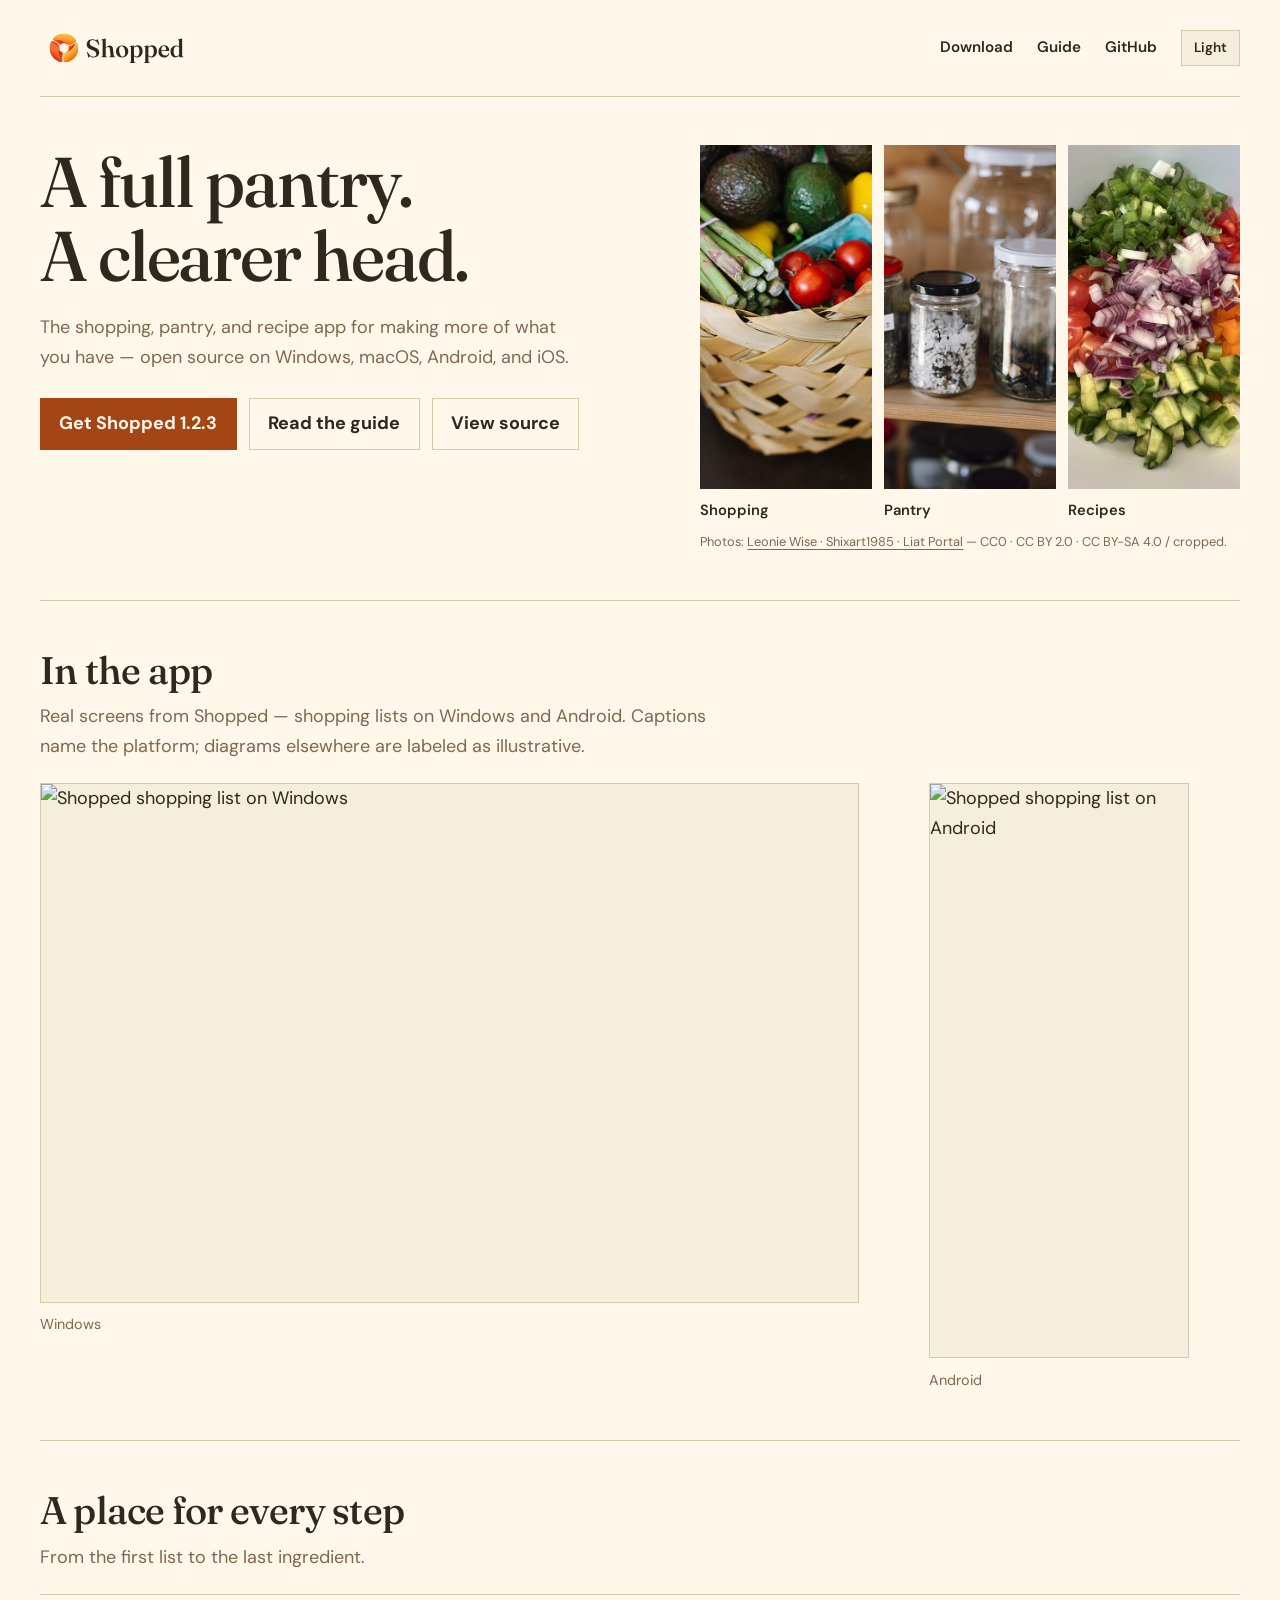
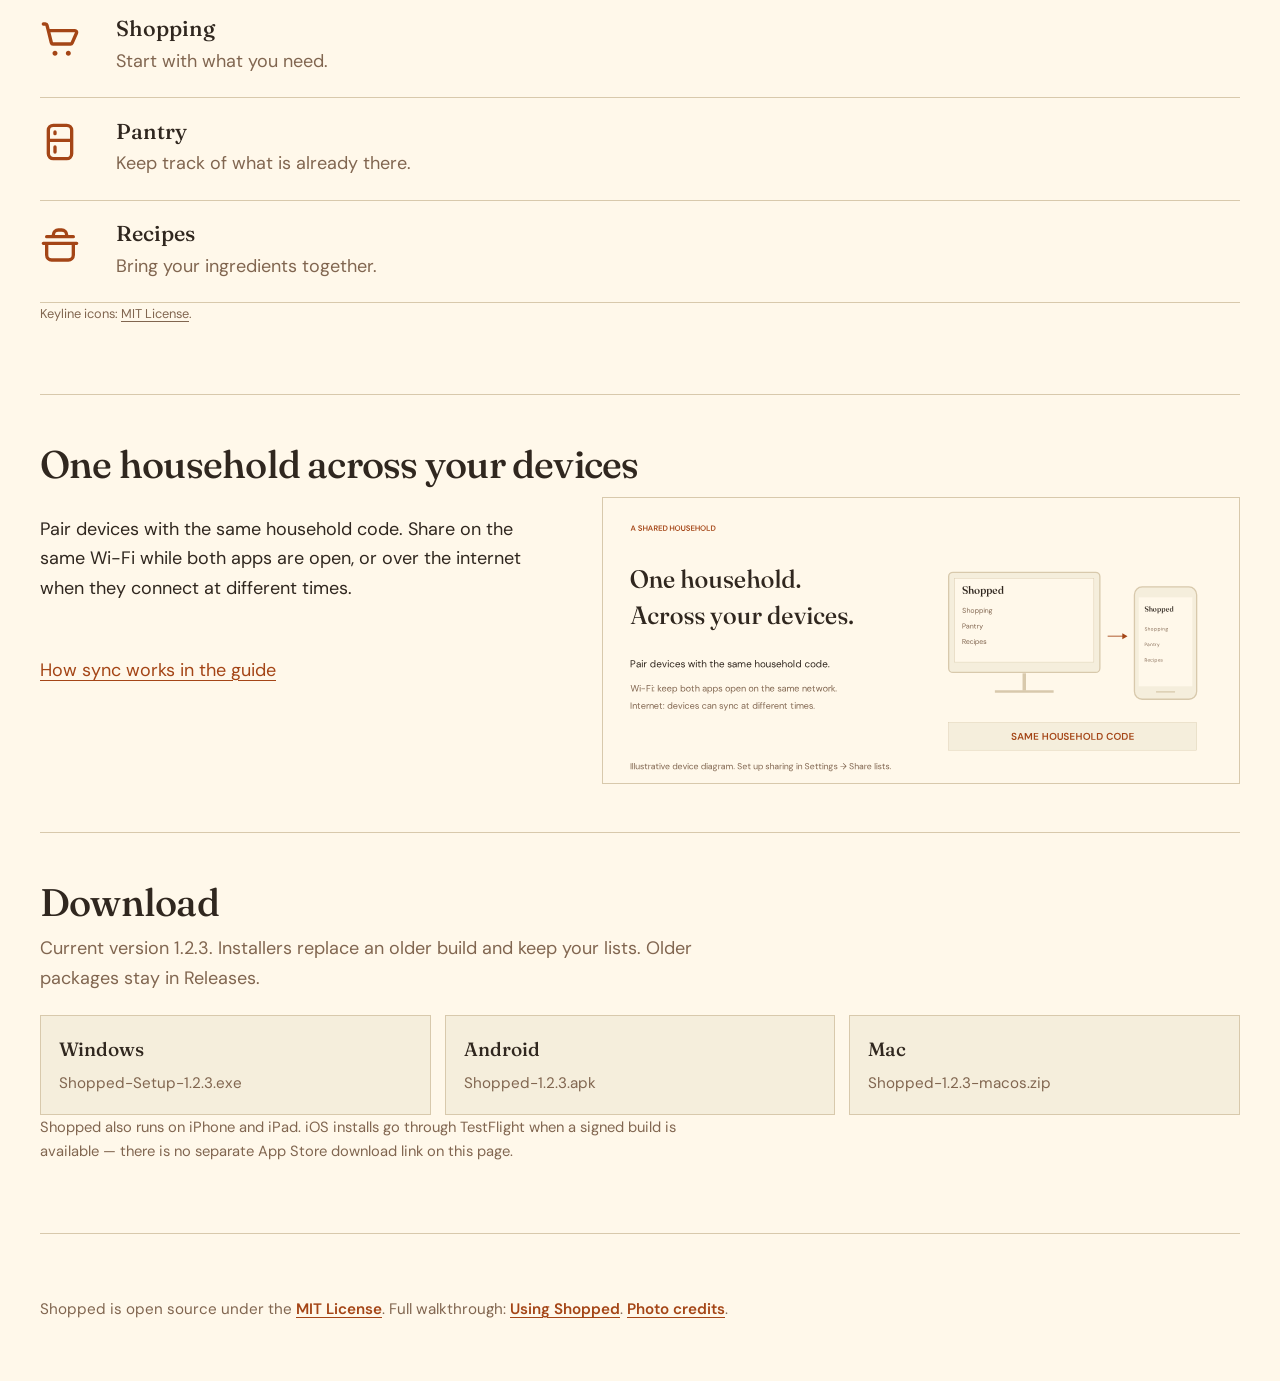
==== commit 523625d8: "Release 1.2.3." ====
--- a/docs/index.html
+++ b/docs/index.html
@@ -61,7 +61,7 @@
               have — open source on Windows, macOS, Android, and iOS.
             </p>
             <div class="cta-row">
-              <a class="button button-primary" href="#download">Get Shopped 1.2.2</a>
+              <a class="button button-primary" href="#download">Get Shopped 1.2.3</a>
               <a class="button button-secondary" href="guide.html">Read the guide</a>
               <a
                 class="button button-secondary"
@@ -212,30 +212,30 @@
         <section class="section" id="download" aria-labelledby="download-heading">
           <h2 id="download-heading">Download</h2>
           <p>
-            Current version 1.2.2. Installers replace an older build and keep your
+            Current version 1.2.3. Installers replace an older build and keep your
             lists. Older packages stay in Releases.
           </p>
           <div class="downloads">
             <a
               class="download-card"
-              href="https://github.com/nuclearfessel/Shopped/releases/download/v1.2.2/Shopped-Setup-1.2.2.exe"
+              href="https://github.com/nuclearfessel/Shopped/releases/download/v1.2.3/Shopped-Setup-1.2.3.exe"
             >
               <strong>Windows</strong>
-              <span>Shopped-Setup-1.2.2.exe</span>
+              <span>Shopped-Setup-1.2.3.exe</span>
             </a>
             <a
               class="download-card"
-              href="https://github.com/nuclearfessel/Shopped/releases/download/v1.2.2/Shopped-1.2.2.apk"
+              href="https://github.com/nuclearfessel/Shopped/releases/download/v1.2.3/Shopped-1.2.3.apk"
             >
               <strong>Android</strong>
-              <span>Shopped-1.2.2.apk</span>
+              <span>Shopped-1.2.3.apk</span>
             </a>
             <a
               class="download-card"
-              href="https://github.com/nuclearfessel/Shopped/releases/download/v1.2.2/Shopped-1.2.2-macos.zip"
+              href="https://github.com/nuclearfessel/Shopped/releases/download/v1.2.3/Shopped-1.2.3-macos.zip"
             >
               <strong>Mac</strong>
-              <span>Shopped-1.2.2-macos.zip</span>
+              <span>Shopped-1.2.3-macos.zip</span>
             </a>
           </div>
           <p class="platform-note">
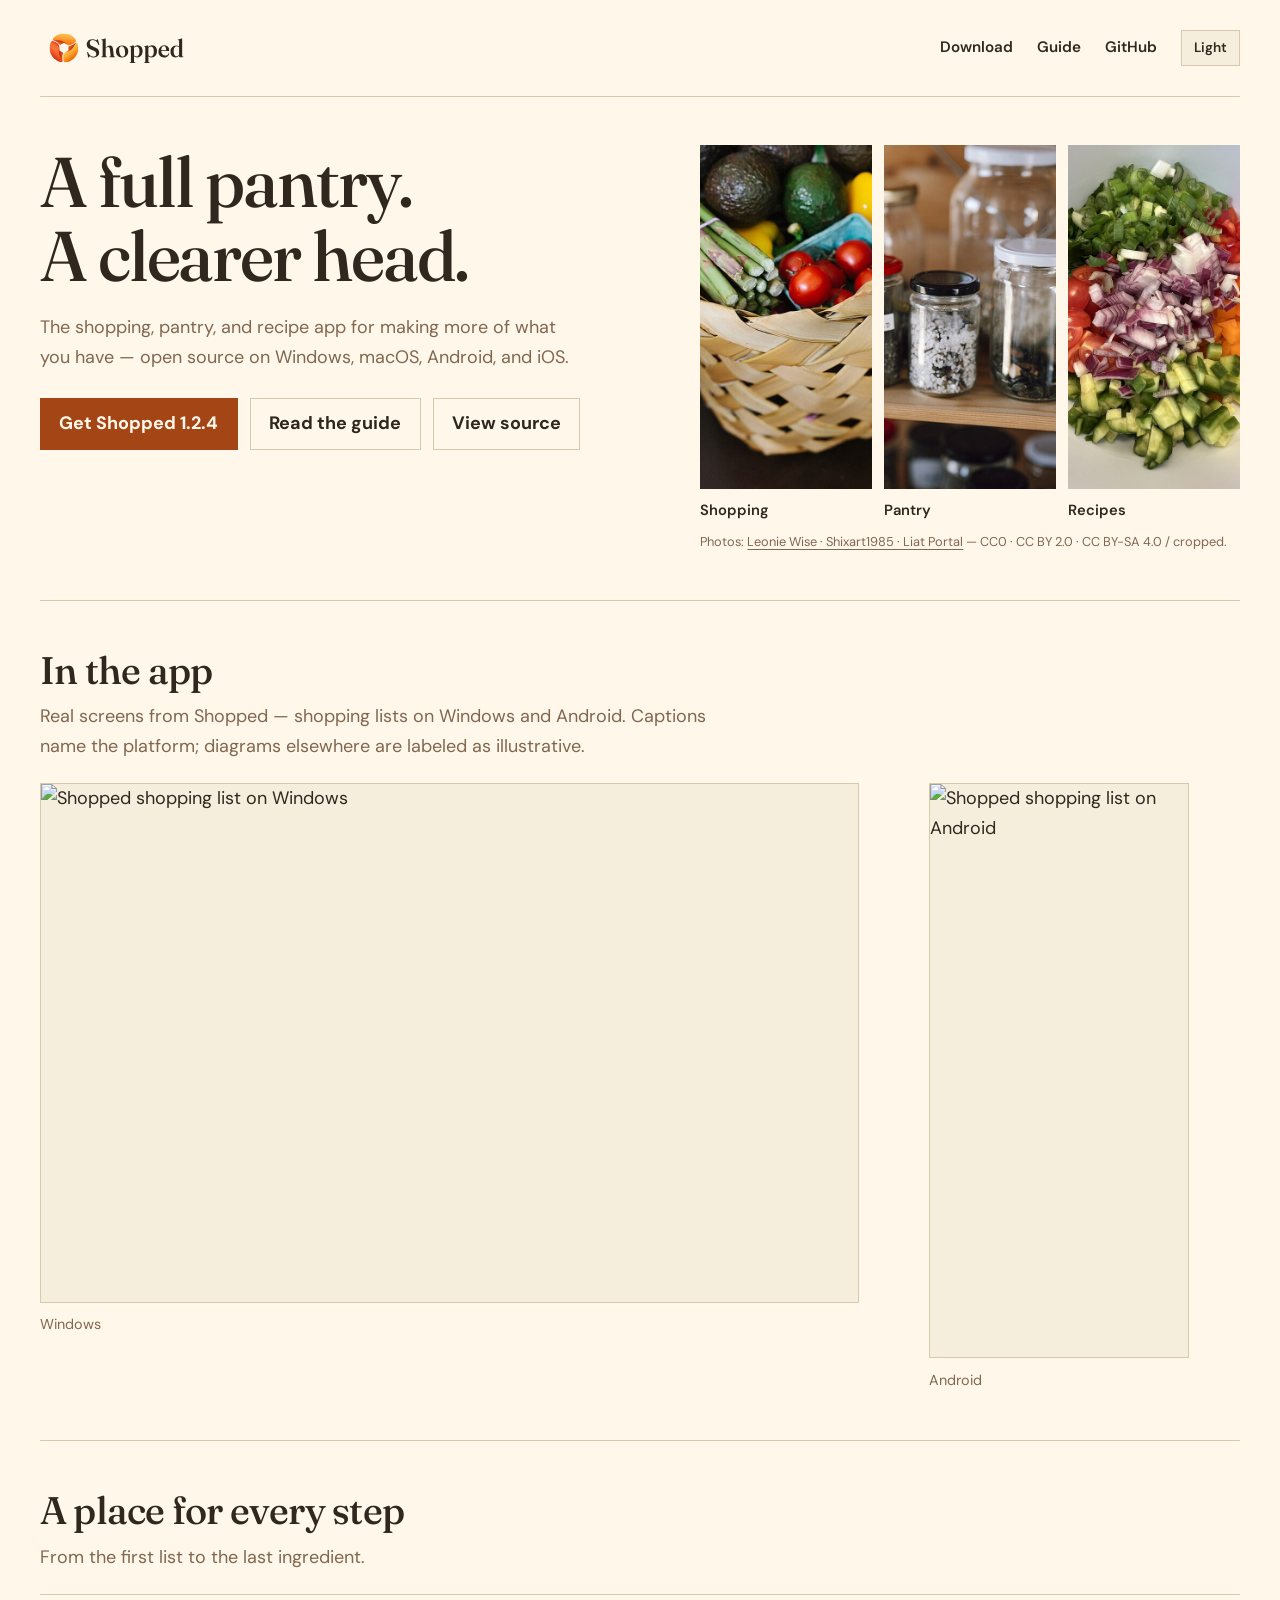
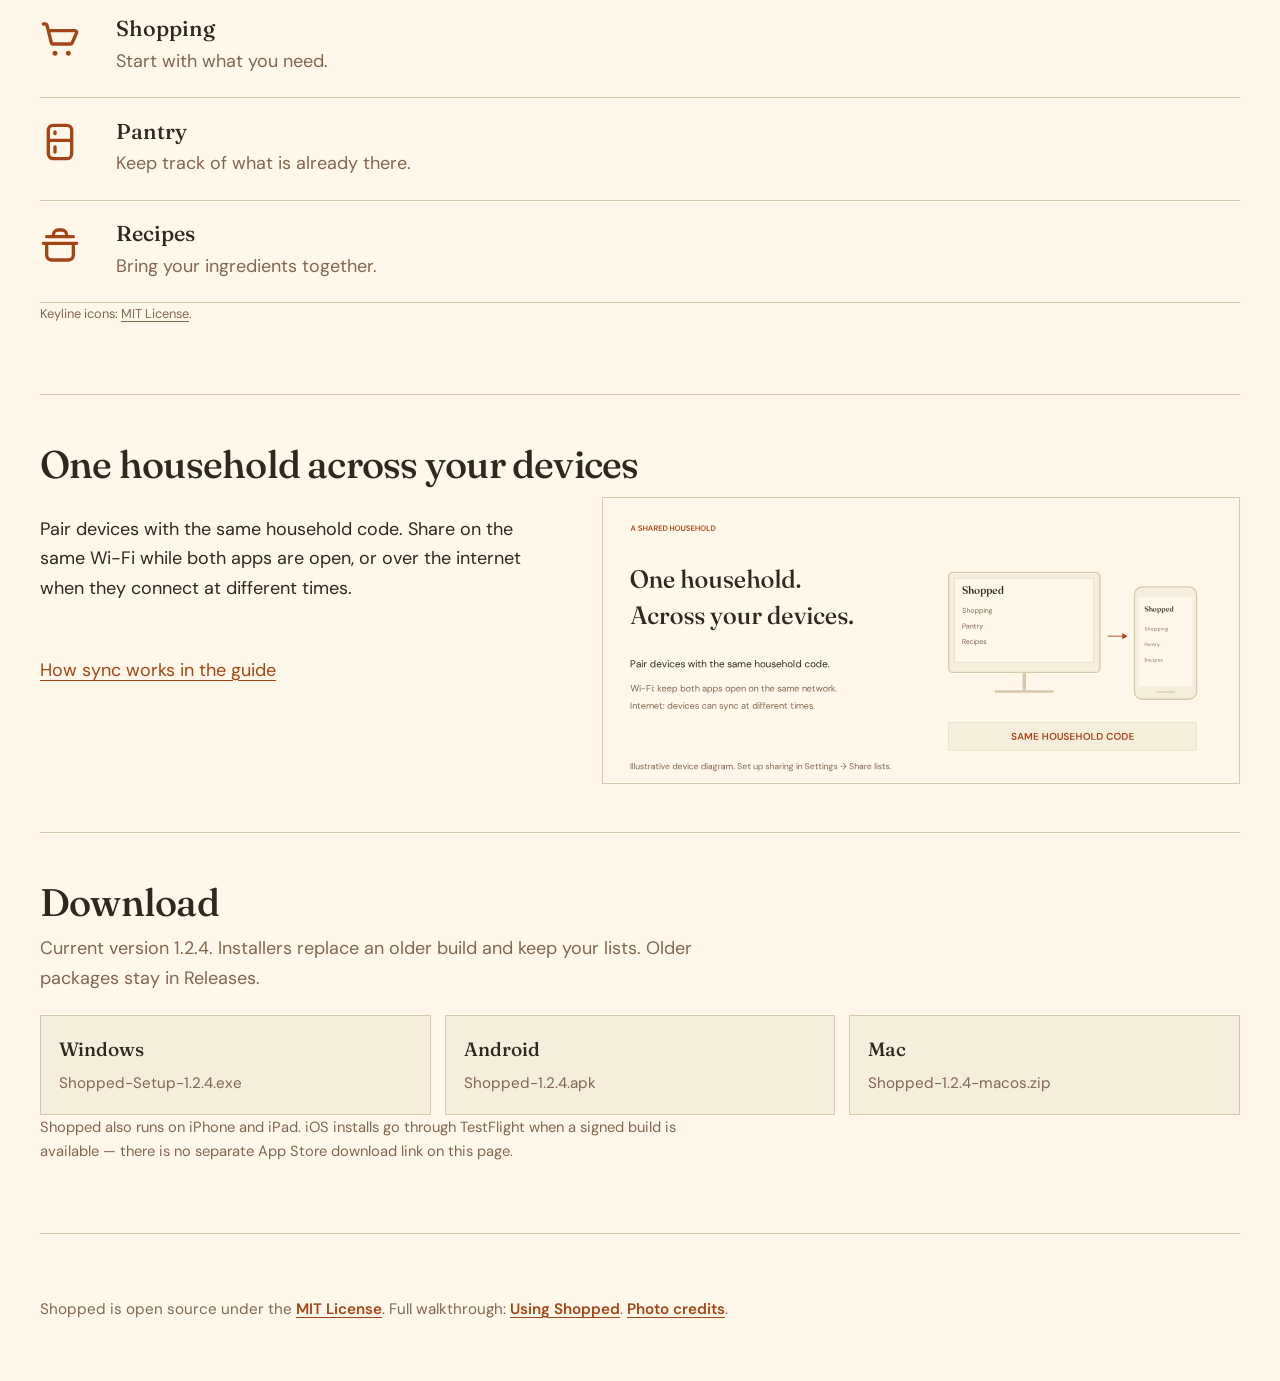
==== commit ba709f2c: "Release 1.2.4." ====
--- a/docs/index.html
+++ b/docs/index.html
@@ -61,7 +61,7 @@
               have — open source on Windows, macOS, Android, and iOS.
             </p>
             <div class="cta-row">
-              <a class="button button-primary" href="#download">Get Shopped 1.2.3</a>
+              <a class="button button-primary" href="#download">Get Shopped 1.2.4</a>
               <a class="button button-secondary" href="guide.html">Read the guide</a>
               <a
                 class="button button-secondary"
@@ -212,30 +212,30 @@
         <section class="section" id="download" aria-labelledby="download-heading">
           <h2 id="download-heading">Download</h2>
           <p>
-            Current version 1.2.3. Installers replace an older build and keep your
+            Current version 1.2.4. Installers replace an older build and keep your
             lists. Older packages stay in Releases.
           </p>
           <div class="downloads">
             <a
               class="download-card"
-              href="https://github.com/nuclearfessel/Shopped/releases/download/v1.2.3/Shopped-Setup-1.2.3.exe"
+              href="https://github.com/nuclearfessel/Shopped/releases/download/v1.2.4/Shopped-Setup-1.2.4.exe"
             >
               <strong>Windows</strong>
-              <span>Shopped-Setup-1.2.3.exe</span>
+              <span>Shopped-Setup-1.2.4.exe</span>
             </a>
             <a
               class="download-card"
-              href="https://github.com/nuclearfessel/Shopped/releases/download/v1.2.3/Shopped-1.2.3.apk"
+              href="https://github.com/nuclearfessel/Shopped/releases/download/v1.2.4/Shopped-1.2.4.apk"
             >
               <strong>Android</strong>
-              <span>Shopped-1.2.3.apk</span>
+              <span>Shopped-1.2.4.apk</span>
             </a>
             <a
               class="download-card"
-              href="https://github.com/nuclearfessel/Shopped/releases/download/v1.2.3/Shopped-1.2.3-macos.zip"
+              href="https://github.com/nuclearfessel/Shopped/releases/download/v1.2.4/Shopped-1.2.4-macos.zip"
             >
               <strong>Mac</strong>
-              <span>Shopped-1.2.3-macos.zip</span>
+              <span>Shopped-1.2.4-macos.zip</span>
             </a>
           </div>
           <p class="platform-note">
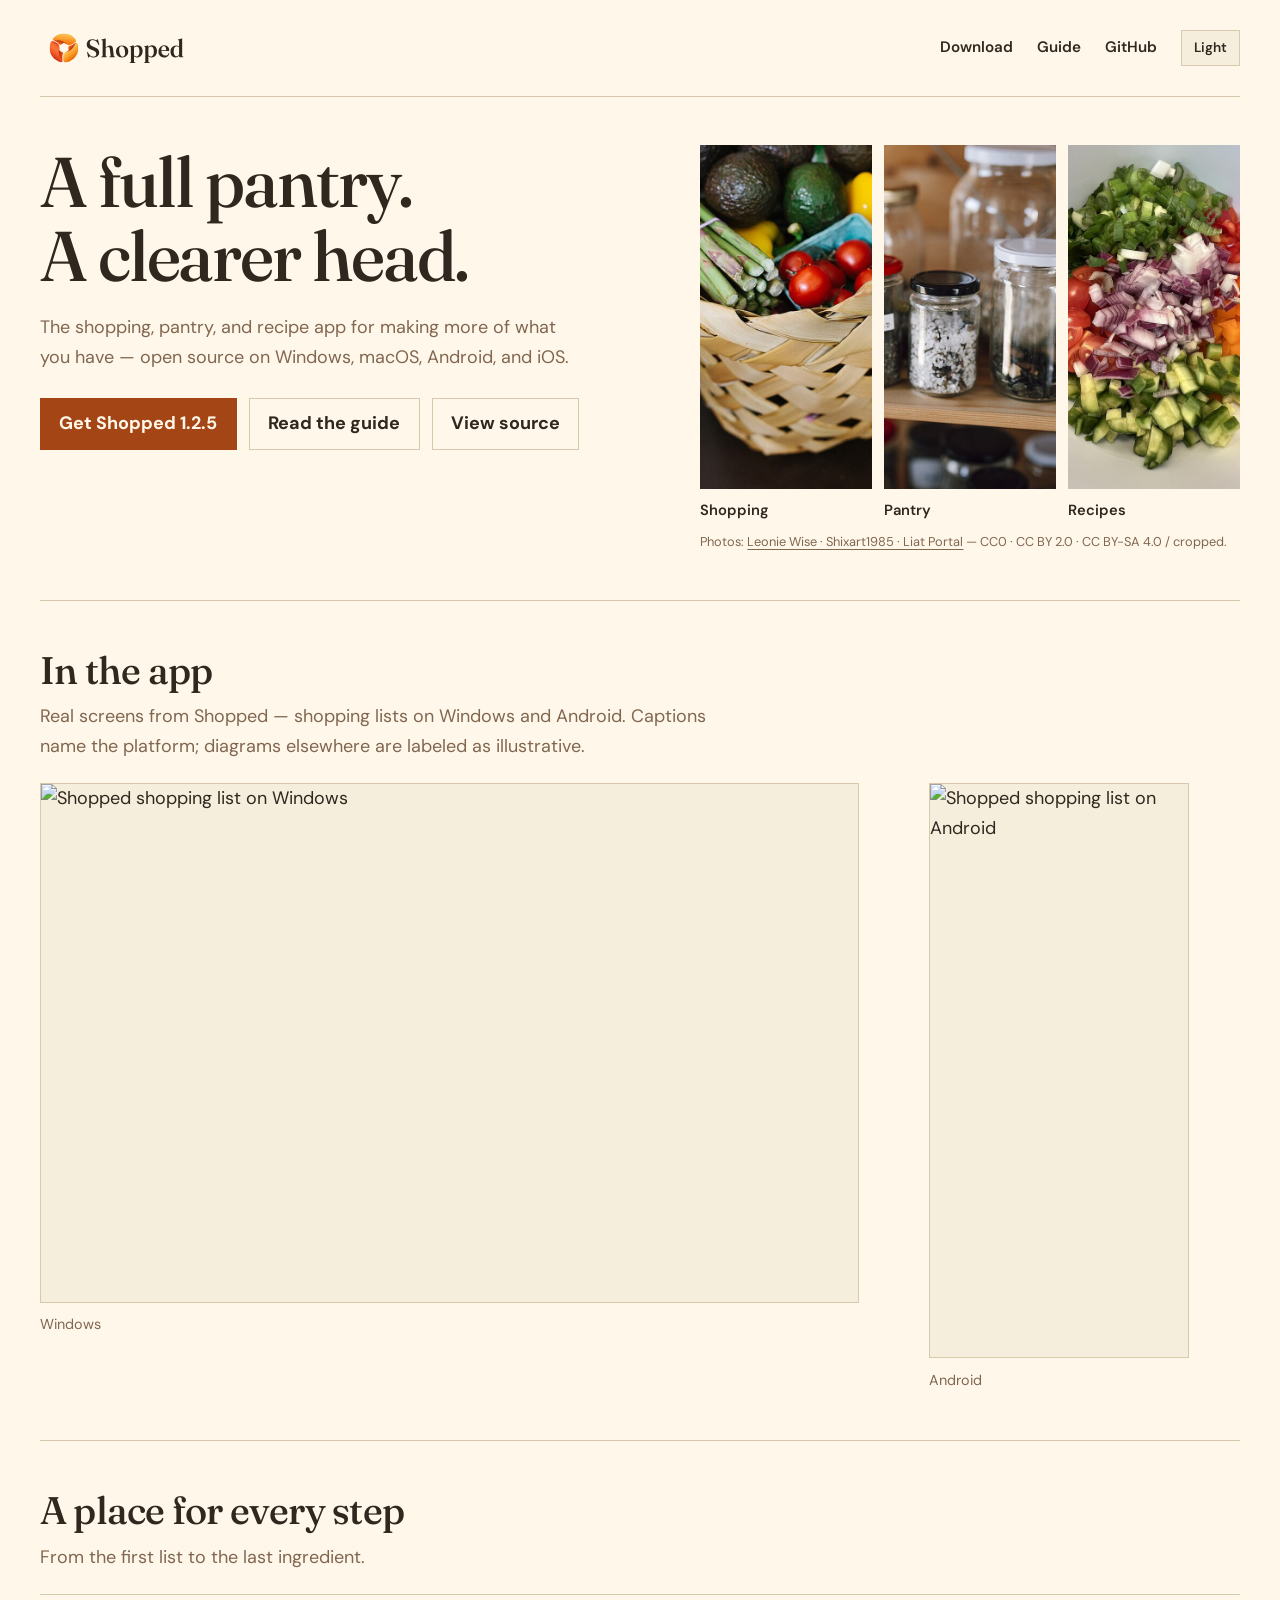
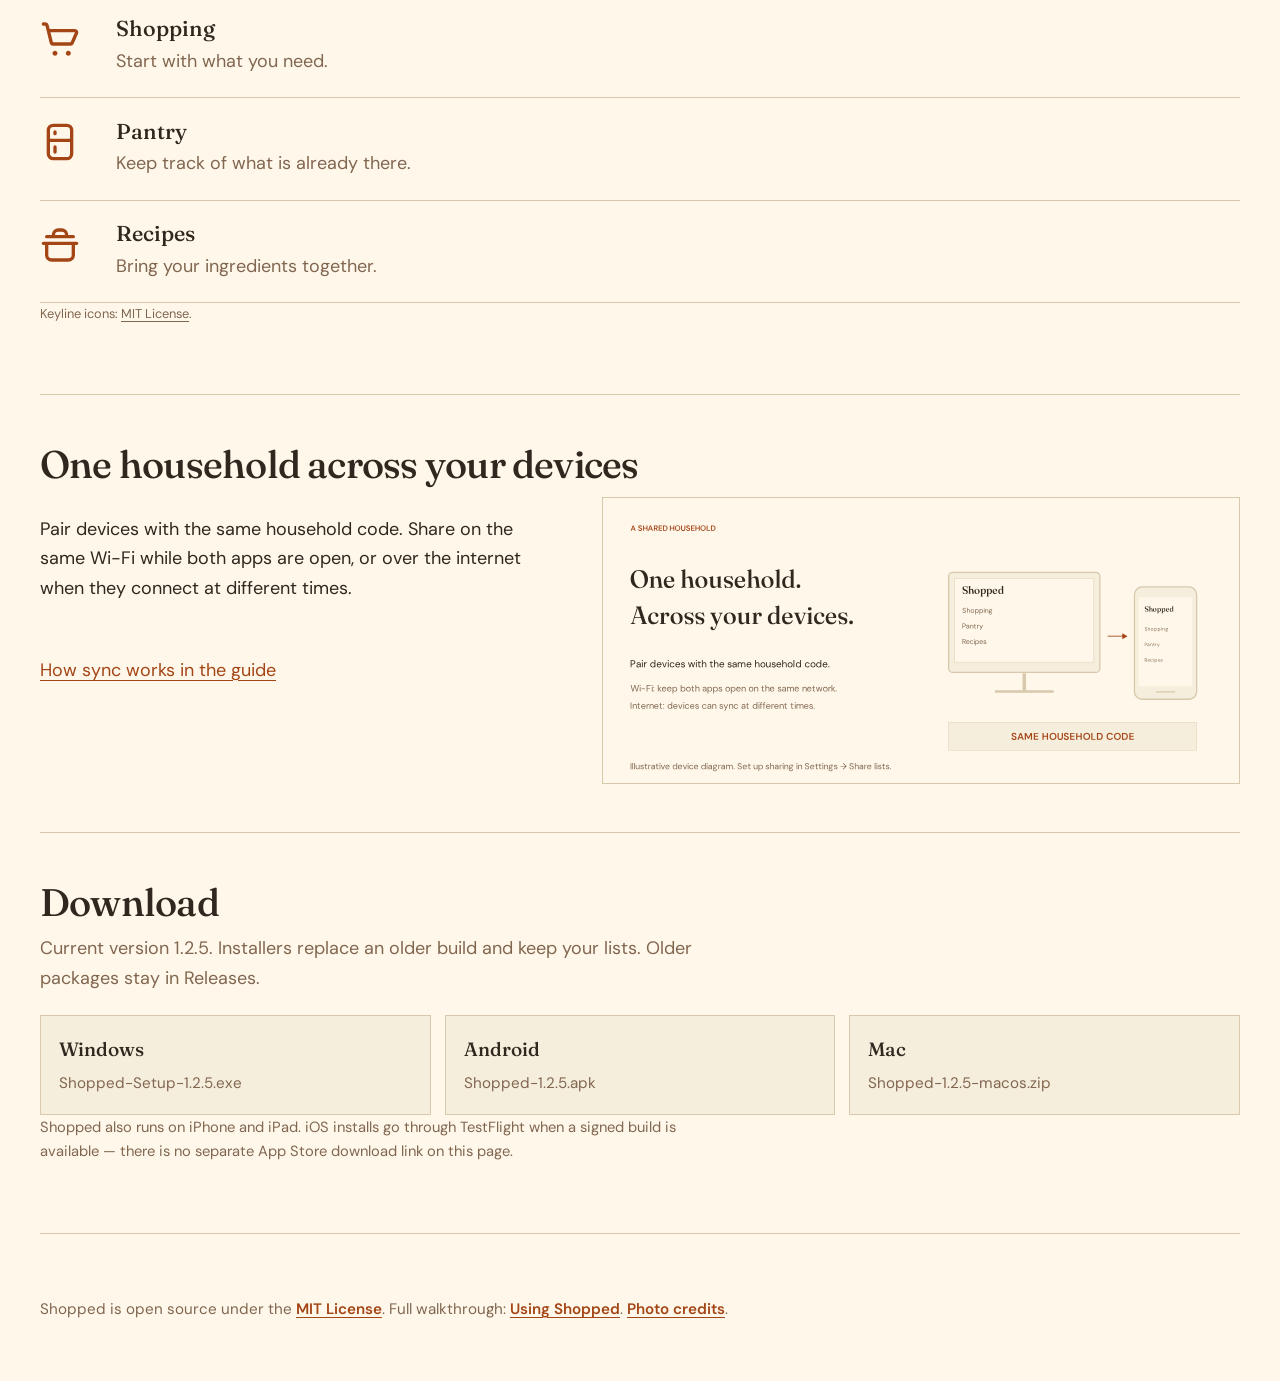
==== commit 9bf687ed: "Release 1.2.5." ====
--- a/docs/index.html
+++ b/docs/index.html
@@ -61,7 +61,7 @@
               have — open source on Windows, macOS, Android, and iOS.
             </p>
             <div class="cta-row">
-              <a class="button button-primary" href="#download">Get Shopped 1.2.4</a>
+              <a class="button button-primary" href="#download">Get Shopped 1.2.5</a>
               <a class="button button-secondary" href="guide.html">Read the guide</a>
               <a
                 class="button button-secondary"
@@ -212,30 +212,30 @@
         <section class="section" id="download" aria-labelledby="download-heading">
           <h2 id="download-heading">Download</h2>
           <p>
-            Current version 1.2.4. Installers replace an older build and keep your
+            Current version 1.2.5. Installers replace an older build and keep your
             lists. Older packages stay in Releases.
           </p>
           <div class="downloads">
             <a
               class="download-card"
-              href="https://github.com/nuclearfessel/Shopped/releases/download/v1.2.4/Shopped-Setup-1.2.4.exe"
+              href="https://github.com/nuclearfessel/Shopped/releases/download/v1.2.5/Shopped-Setup-1.2.5.exe"
             >
               <strong>Windows</strong>
-              <span>Shopped-Setup-1.2.4.exe</span>
+              <span>Shopped-Setup-1.2.5.exe</span>
             </a>
             <a
               class="download-card"
-              href="https://github.com/nuclearfessel/Shopped/releases/download/v1.2.4/Shopped-1.2.4.apk"
+              href="https://github.com/nuclearfessel/Shopped/releases/download/v1.2.5/Shopped-1.2.5.apk"
             >
               <strong>Android</strong>
-              <span>Shopped-1.2.4.apk</span>
+              <span>Shopped-1.2.5.apk</span>
             </a>
             <a
               class="download-card"
-              href="https://github.com/nuclearfessel/Shopped/releases/download/v1.2.4/Shopped-1.2.4-macos.zip"
+              href="https://github.com/nuclearfessel/Shopped/releases/download/v1.2.5/Shopped-1.2.5-macos.zip"
             >
               <strong>Mac</strong>
-              <span>Shopped-1.2.4-macos.zip</span>
+              <span>Shopped-1.2.5-macos.zip</span>
             </a>
           </div>
           <p class="platform-note">
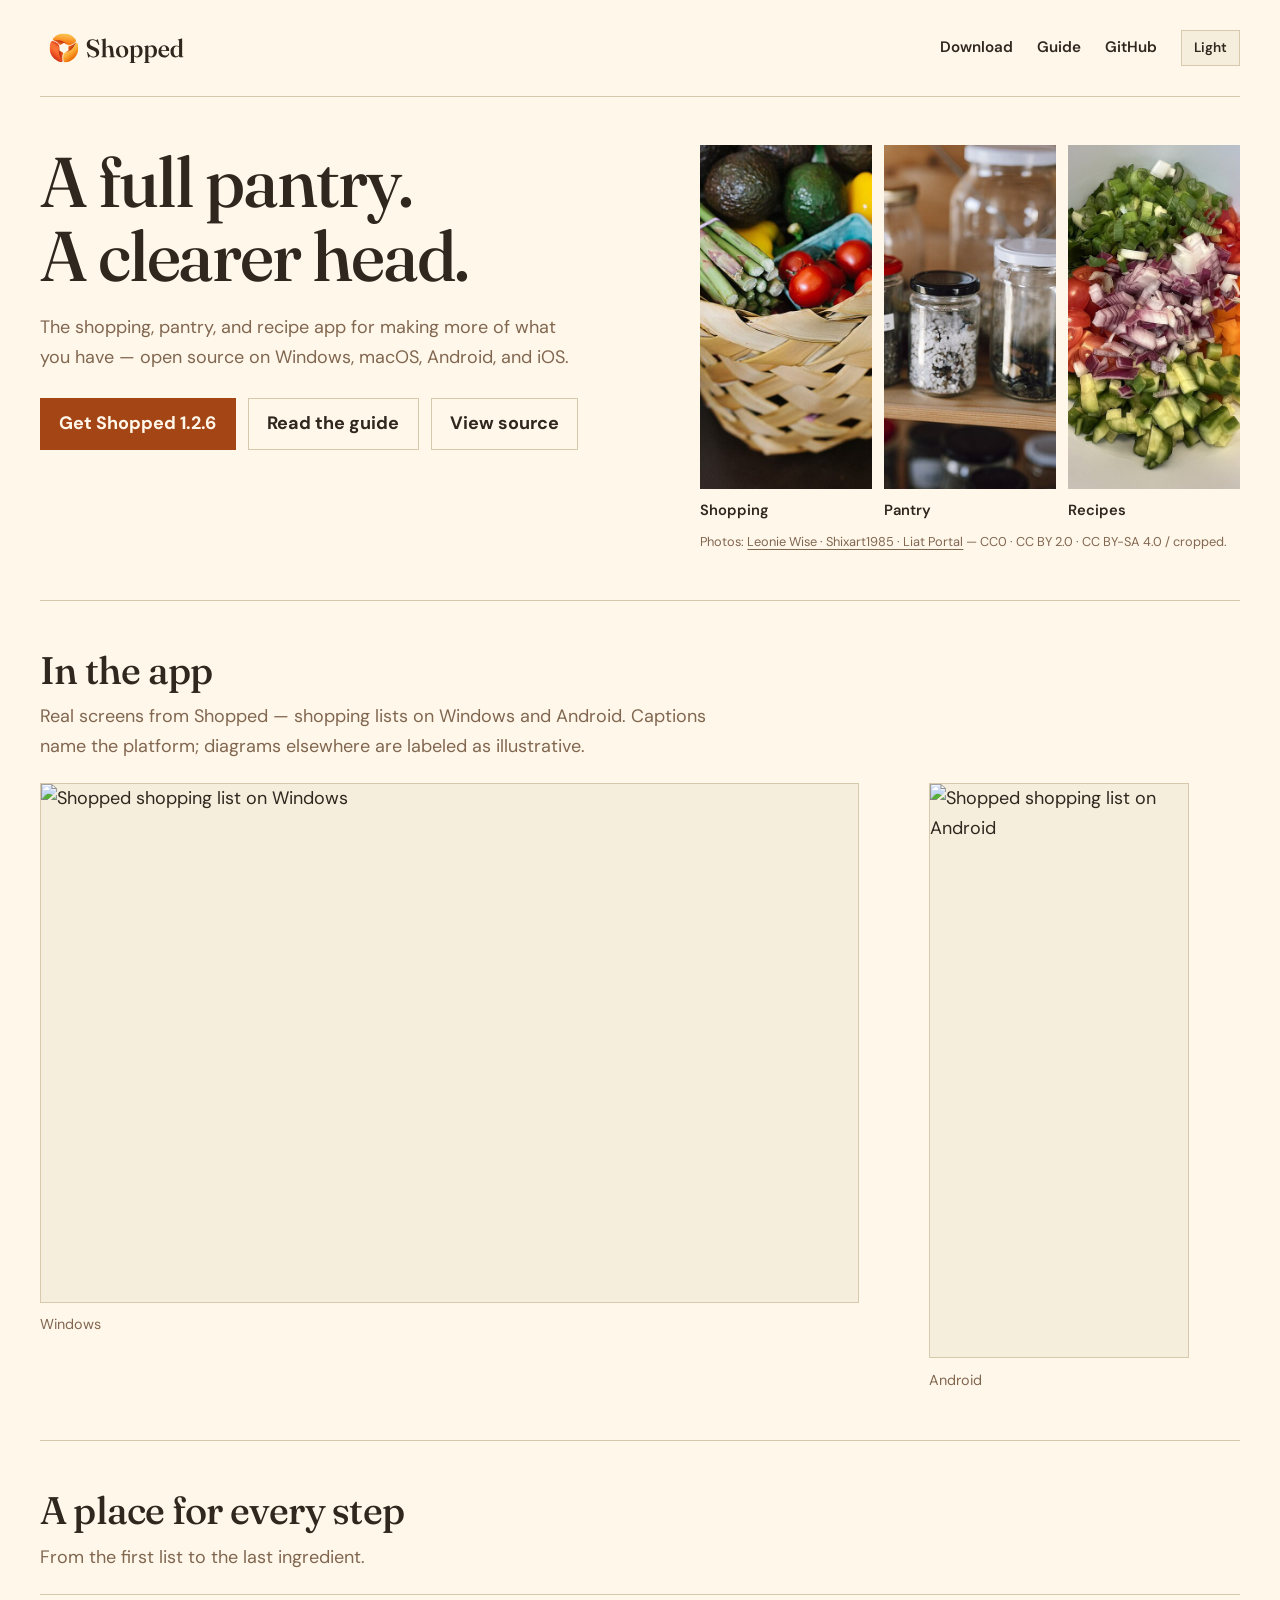
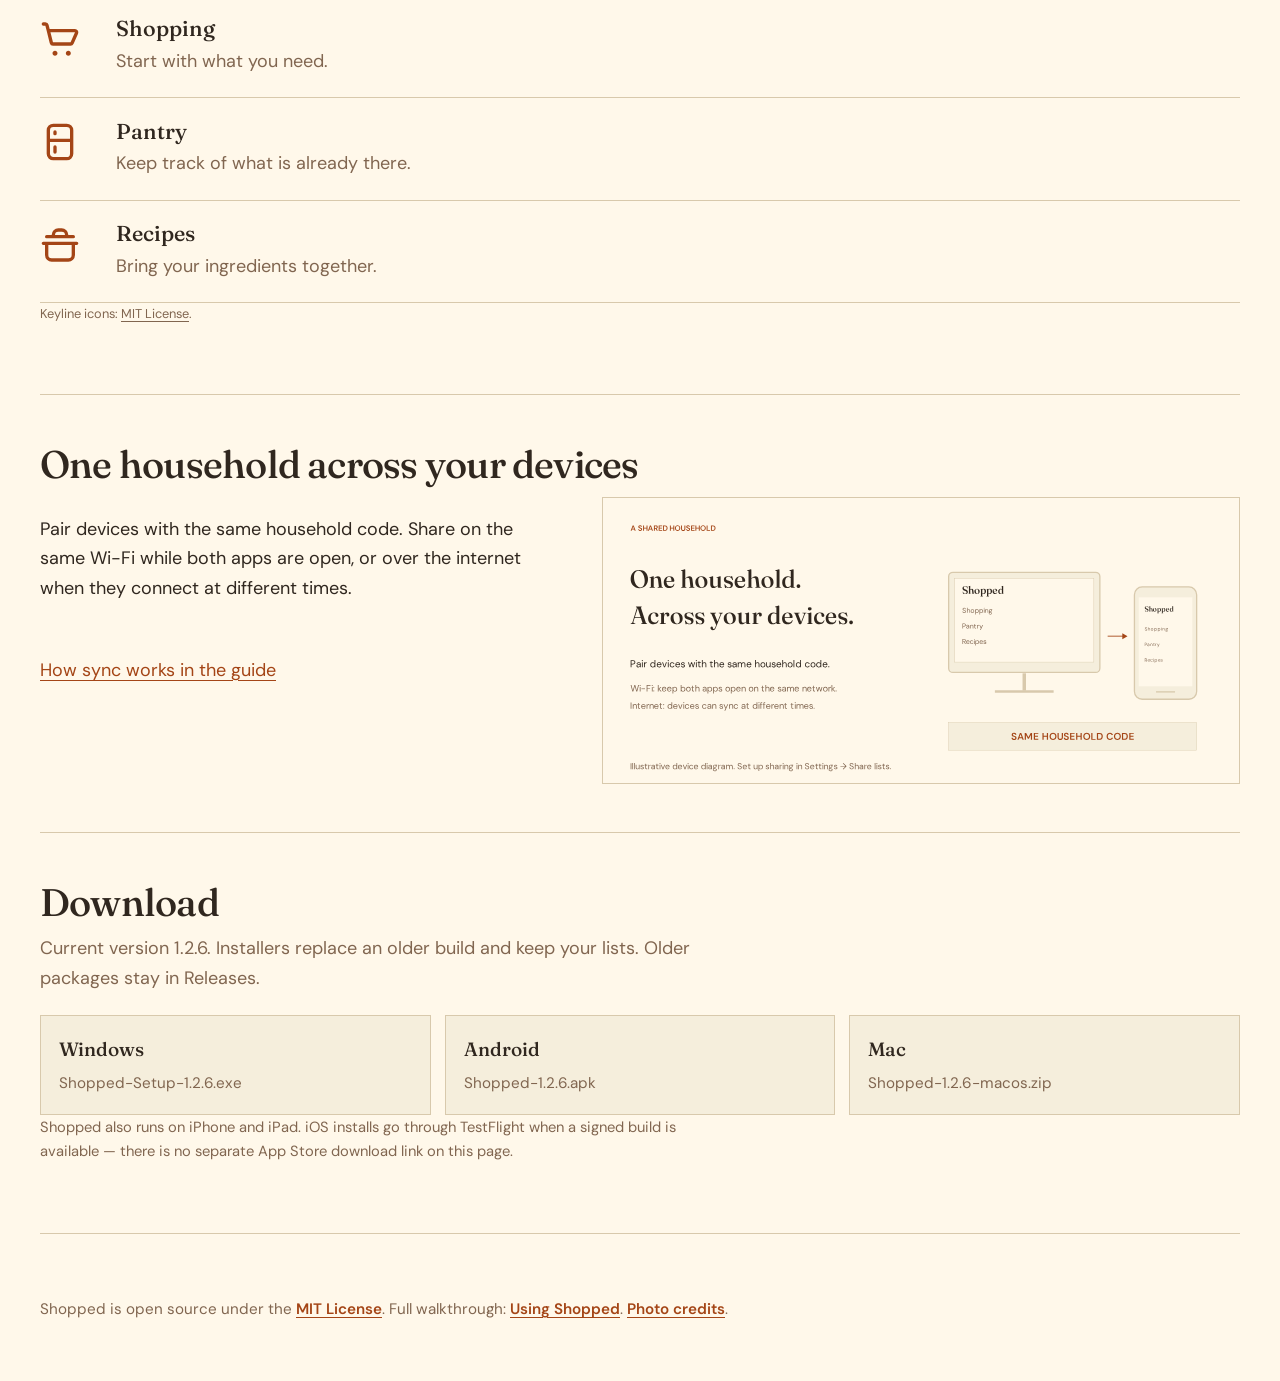
==== commit 00b572ee: "Release 1.2.6." ====
--- a/docs/index.html
+++ b/docs/index.html
@@ -61,7 +61,7 @@
               have — open source on Windows, macOS, Android, and iOS.
             </p>
             <div class="cta-row">
-              <a class="button button-primary" href="#download">Get Shopped 1.2.5</a>
+              <a class="button button-primary" href="#download">Get Shopped 1.2.6</a>
               <a class="button button-secondary" href="guide.html">Read the guide</a>
               <a
                 class="button button-secondary"
@@ -212,30 +212,30 @@
         <section class="section" id="download" aria-labelledby="download-heading">
           <h2 id="download-heading">Download</h2>
           <p>
-            Current version 1.2.5. Installers replace an older build and keep your
+            Current version 1.2.6. Installers replace an older build and keep your
             lists. Older packages stay in Releases.
           </p>
           <div class="downloads">
             <a
               class="download-card"
-              href="https://github.com/nuclearfessel/Shopped/releases/download/v1.2.5/Shopped-Setup-1.2.5.exe"
+              href="https://github.com/nuclearfessel/Shopped/releases/download/v1.2.6/Shopped-Setup-1.2.6.exe"
             >
               <strong>Windows</strong>
-              <span>Shopped-Setup-1.2.5.exe</span>
+              <span>Shopped-Setup-1.2.6.exe</span>
             </a>
             <a
               class="download-card"
-              href="https://github.com/nuclearfessel/Shopped/releases/download/v1.2.5/Shopped-1.2.5.apk"
+              href="https://github.com/nuclearfessel/Shopped/releases/download/v1.2.6/Shopped-1.2.6.apk"
             >
               <strong>Android</strong>
-              <span>Shopped-1.2.5.apk</span>
+              <span>Shopped-1.2.6.apk</span>
             </a>
             <a
               class="download-card"
-              href="https://github.com/nuclearfessel/Shopped/releases/download/v1.2.5/Shopped-1.2.5-macos.zip"
+              href="https://github.com/nuclearfessel/Shopped/releases/download/v1.2.6/Shopped-1.2.6-macos.zip"
             >
               <strong>Mac</strong>
-              <span>Shopped-1.2.5-macos.zip</span>
+              <span>Shopped-1.2.6-macos.zip</span>
             </a>
           </div>
           <p class="platform-note">
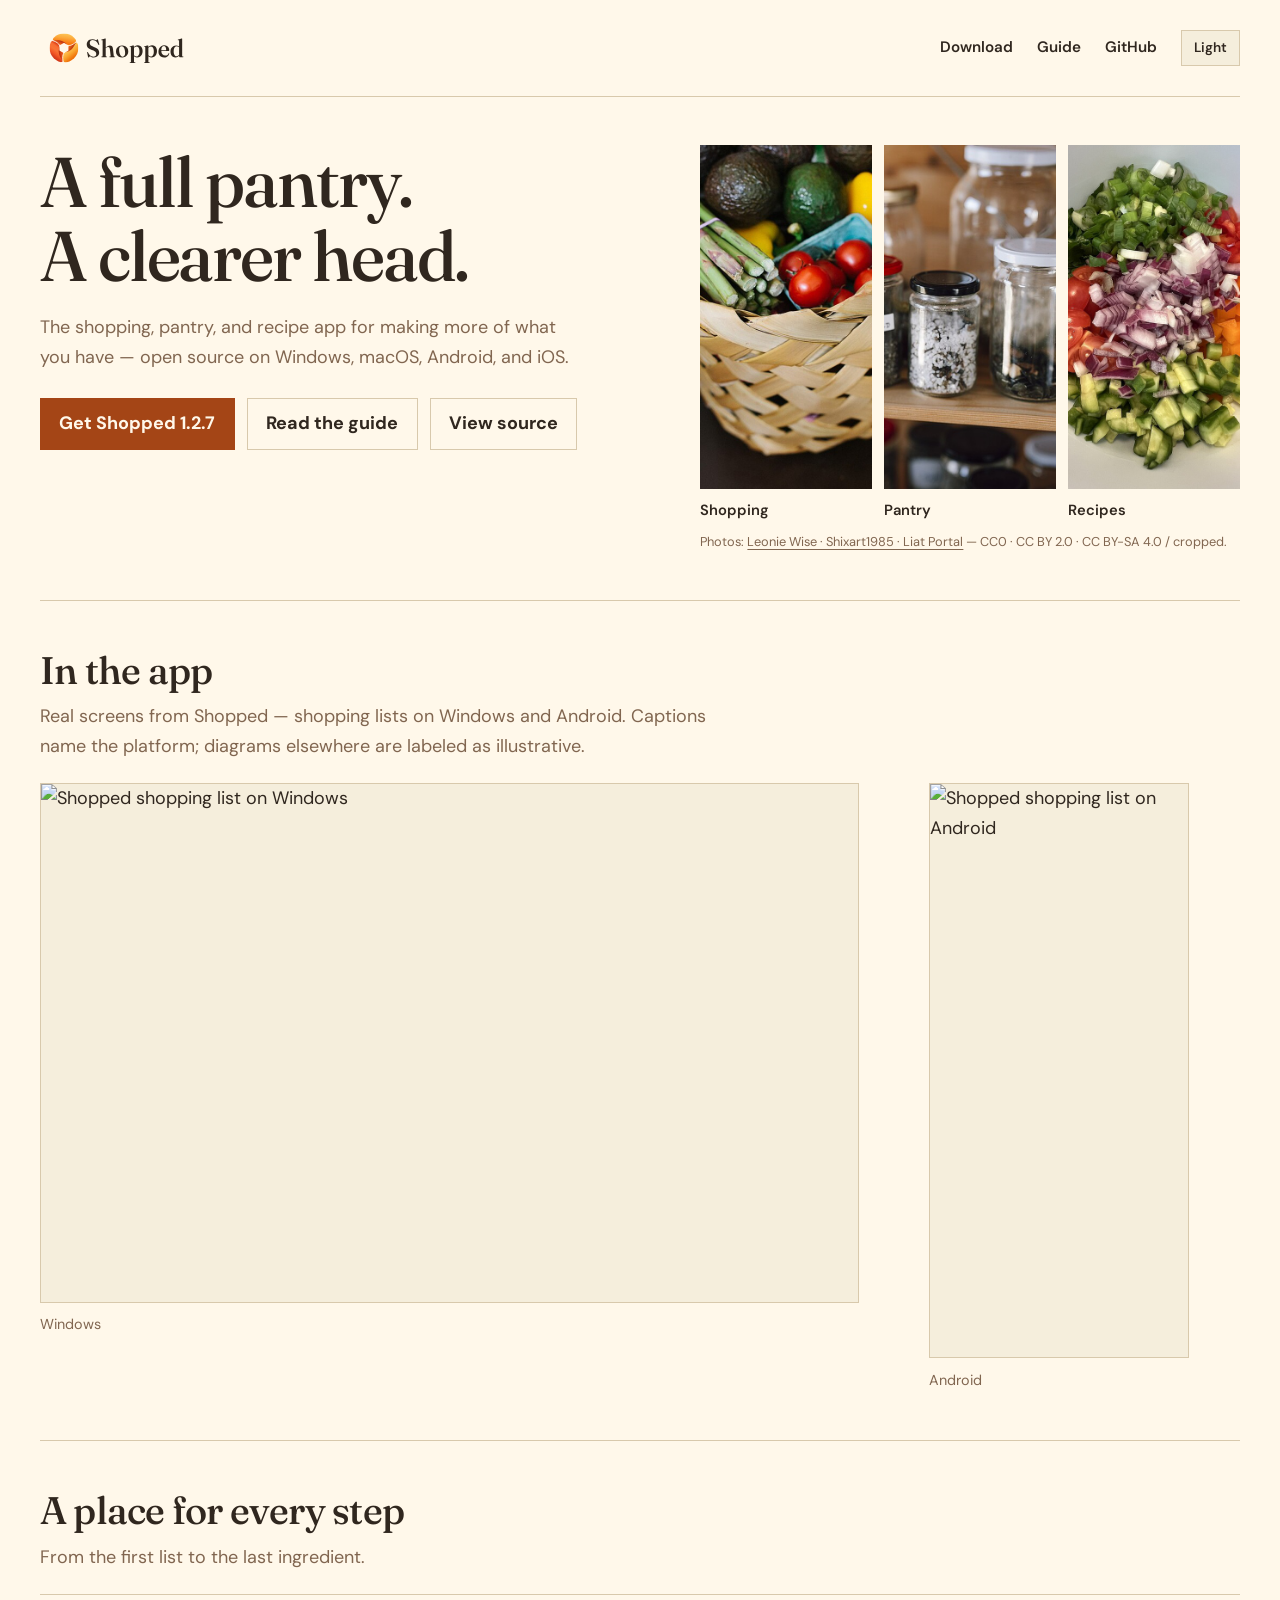
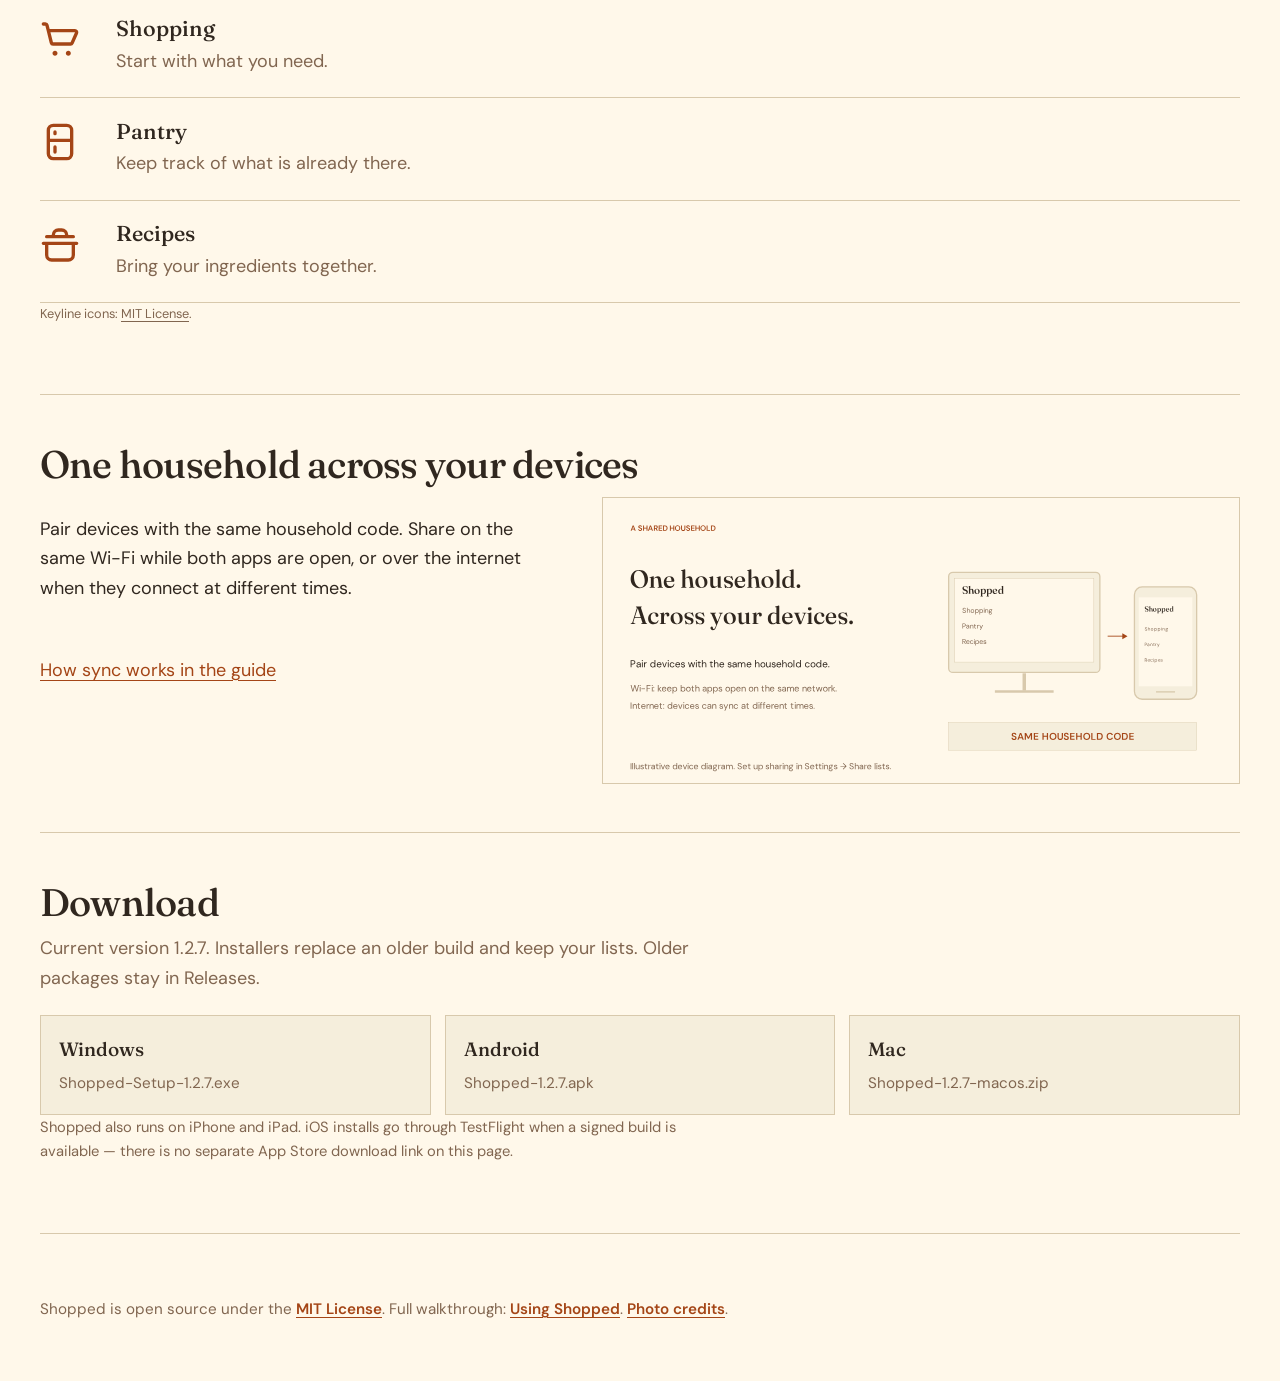
==== commit 1587bd6e: "Release 1.2.7." ====
--- a/docs/index.html
+++ b/docs/index.html
@@ -61,7 +61,7 @@
               have — open source on Windows, macOS, Android, and iOS.
             </p>
             <div class="cta-row">
-              <a class="button button-primary" href="#download">Get Shopped 1.2.6</a>
+              <a class="button button-primary" href="#download">Get Shopped 1.2.7</a>
               <a class="button button-secondary" href="guide.html">Read the guide</a>
               <a
                 class="button button-secondary"
@@ -212,30 +212,30 @@
         <section class="section" id="download" aria-labelledby="download-heading">
           <h2 id="download-heading">Download</h2>
           <p>
-            Current version 1.2.6. Installers replace an older build and keep your
+            Current version 1.2.7. Installers replace an older build and keep your
             lists. Older packages stay in Releases.
           </p>
           <div class="downloads">
             <a
               class="download-card"
-              href="https://github.com/nuclearfessel/Shopped/releases/download/v1.2.6/Shopped-Setup-1.2.6.exe"
+              href="https://github.com/nuclearfessel/Shopped/releases/download/v1.2.7/Shopped-Setup-1.2.7.exe"
             >
               <strong>Windows</strong>
-              <span>Shopped-Setup-1.2.6.exe</span>
+              <span>Shopped-Setup-1.2.7.exe</span>
             </a>
             <a
               class="download-card"
-              href="https://github.com/nuclearfessel/Shopped/releases/download/v1.2.6/Shopped-1.2.6.apk"
+              href="https://github.com/nuclearfessel/Shopped/releases/download/v1.2.7/Shopped-1.2.7.apk"
             >
               <strong>Android</strong>
-              <span>Shopped-1.2.6.apk</span>
+              <span>Shopped-1.2.7.apk</span>
             </a>
             <a
               class="download-card"
-              href="https://github.com/nuclearfessel/Shopped/releases/download/v1.2.6/Shopped-1.2.6-macos.zip"
+              href="https://github.com/nuclearfessel/Shopped/releases/download/v1.2.7/Shopped-1.2.7-macos.zip"
             >
               <strong>Mac</strong>
-              <span>Shopped-1.2.6-macos.zip</span>
+              <span>Shopped-1.2.7-macos.zip</span>
             </a>
           </div>
           <p class="platform-note">
